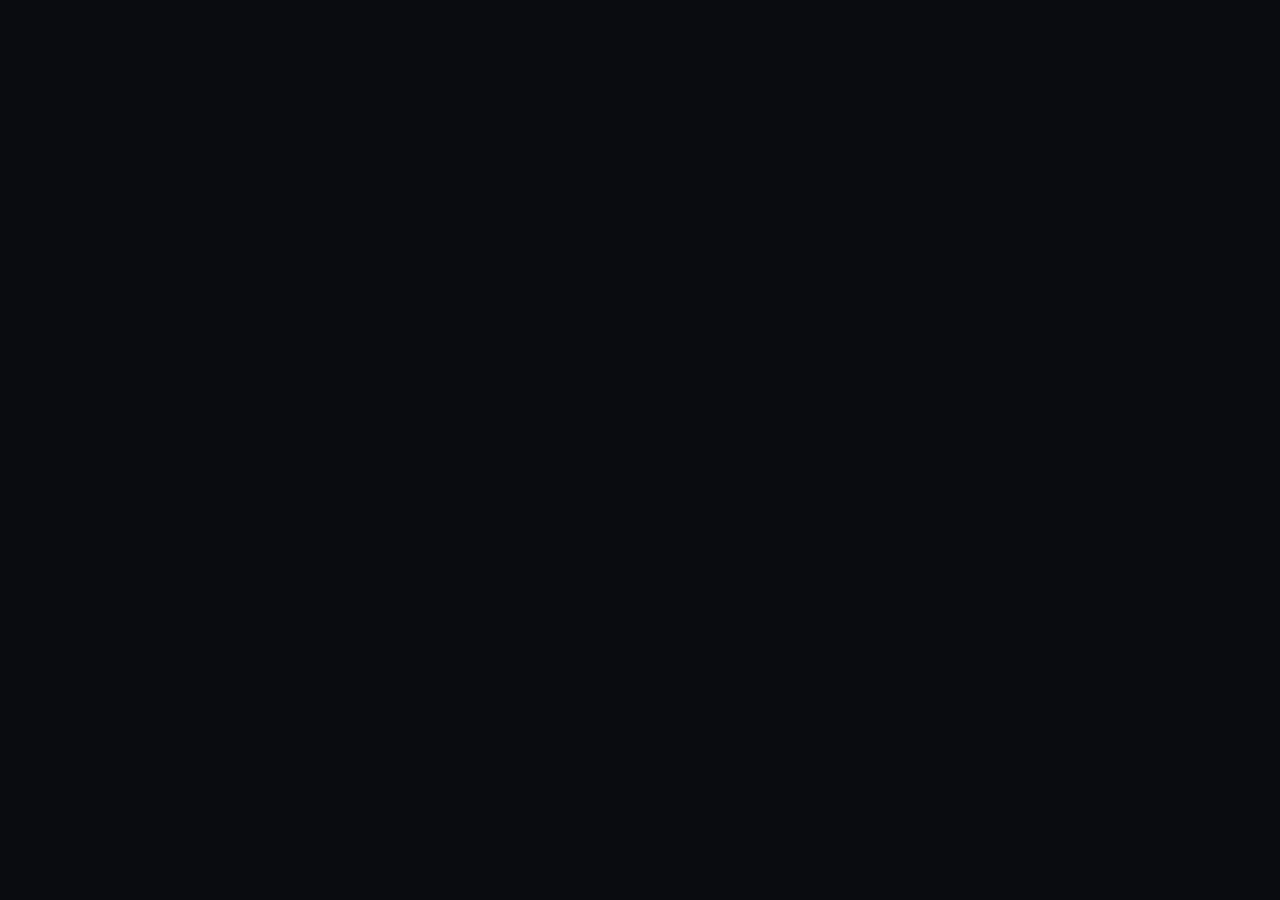
==== admin.html @ f6583905 "Restore complete brand website admin dashboard" ====
<!doctype html><html lang="zh-Hant"><head><meta charset="utf-8"><meta name="viewport" content="width=device-width,initial-scale=1"><title>Arown Ride 完整後台</title><link rel="stylesheet" href="assets/style.css"><style>.tabs{display:flex;gap:8px;flex-wrap:wrap;margin:22px 0}.tabs button{padding:10px 14px;border-radius:10px;border:1px solid #ffffff22;background:#202632;color:#fff;cursor:pointer}.tabs button.on{background:#f4b942;color:#111}.tab{display:none}.tab.on
---- assets/style.css ----
*{box-sizing:border-box}:root{--bg:#0a0c10;--card:#151922;--card2:#202632;--text:#f7f8fb;--muted:#aab1c0;--accent:#f4b942;--line:rgba(255,255,255,.11);--max:1180px}html{scroll-behavior:smooth}body{margin:0;background:var(--bg);color:var(--text);font-family:"Microsoft JhengHei",Arial,sans-serif;line-height:1.65}a{color:inherit;text-decoration:none}.container{width:min(var(--max),calc(100% - 32px));margin:auto}header{position:sticky;top:0;z-index:20;background:rgba(10,12,16,.88);backdrop-filter:blur(16px);border-bottom:1px solid var(--line)}.nav{min-height:72px;display:flex;align-items:center;justify-content:space-between}.logo{font-weight:900;letter-spacing:.12em}.logo span,.tag{color:var(--accent)}nav{display:flex;gap:18px;align-items:center}nav a{color:var(--muted)}.admin{border:1px solid var(--line);padding:8px 12px;border-radius:10px}#menu{display:none;background:none;color:white;border:0;font-size:1.4rem}.hero{padding:90px 0 60px;background:radial-gradient(circle at 15% 15%,rgba(214,90,49,.22),transparent 30%),radial-gradient(circle at 90% 10%,rgba(244,185,66,.16),transparent 28%)}.hero-grid{display:grid;grid-template-columns:1.05fr .95fr;gap:38px;align-items:center}h1{font-size:clamp(2.7rem,7vw,5.2rem);line-height:1.03;margin:0 0 18px}h2{font-size:clamp(1.8rem,4vw,2.8rem);margin:.1em 0 .35em}.hero p,.head p,.panel p,.card p{color:var(--muted)}.hero-card,.panel,.card{background:var(--card);border:1px solid var(--line);border-radius:22px;overflow:hidden;box-shadow:0 20px 55px rgba(0,0,0,.3)}.hero-card{padding:24px}.hero-card img{width:100%;border-radius:16px}.actions{display:flex;gap:12px;flex-wrap:wrap;align-items:center}.btn{display:inline-flex;min-height:44px;padding:0 17px;align-items:center;justify-content:center;border-radius:13px;border:1px solid transparent;font-weight:800;cursor:pointer}.primary{background:var(--accent);color:#171717}.ghost{background:var(--card2);border-color:var(--line);color:white}.danger{background:#a93648;color:white}.small{min-height:36px;font-size:.9rem}.stats{display:flex;gap:26px;margin-top:28px}.stats div{display:grid}.stats strong{font-size:1.5rem}.stats span{font-size:.82rem;color:var(--muted)}.section{padding:74px 0}.alt{background:rgba(255,255,255,.025)}.head{display:flex;justify-content:space-between;align-items:end;gap:24px;margin-bottom:26px}.grid{display:grid;gap:22px}.videos,.cards3{grid-template-columns:repeat(3,1fr)}.stores{grid-template-columns:repeat(4,1fr)}.card img{width:100%;aspect-ratio:4/3;object-fit:cover}.thumb{position:relative;aspect-ratio:16/9;cursor:pointer;overflow:hidden}.thumb img{width:100%;height:100%;object-fit:cover}.play{position:absolute;inset:0;display:grid;place-items:center;font-size:2rem;background:linear-gradient(transparent,rgba(0,0,0,.35))}.body{padding:18px}.meta,.chip{font-size:.8rem;color:var(--muted)}.chips{display:flex;gap:7px;flex-wrap:wrap}.chip{padding:4px 8px;border-radius:999px;border:1px solid var(--line);background:var(--card2)}.price{color:var(--accent);font-weight:900}.store{padding:22px}.store span{display:block;color:var(--muted);font-size:.9rem}.about{display:grid;grid-template-columns:1fr 1fr;gap:24px}.panel{padding:26px}.contacts{display:grid;gap:11px}.contacts a{padding:12px 14px;background:var(--card2);border:1px solid var(--line);border-radius:11px}.status,.hint{padding:8px 12px;border:1px solid var(--line);border-radius:999px;color:var(--muted)}.hint{margin-bottom:18px;border-radius:12px;color:#f4d78d}.hidden{display:none}footer{text-align:center;padding:30px;color:var(--muted);border-top:1px solid var(--line)}.modal{display:none;position:fixed;inset:0;z-index:100}.modal.open{display:block}.shade{position:absolute;inset:0;background:rgba(0,0,0,.8)}.dialog{position:relative;z-index:1;width:min(980px,calc(100% - 28px));margin:7vh auto;background:var(--card);padding:18px;border-radius:18px}.dialog>button{position:absolute;right:8px;top:8px;border:0;border-radius:50%;width:38px;height:38px;background:black;color:white;font-size:1.4rem}.player{aspect-ratio:16/9}.player iframe{width:100%;height:100%;border:0}.admin-main{padding:50px 0}.admin-title{font-size:clamp(2rem,5vw,3.5rem)}.tabs{display:flex;gap:9px;flex-wrap:wrap;margin:22px 0}.tabs button{padding:10px 14px;background:var(--card2);color:white;border:1px solid var(--line);border-radius:11px}.tabs button.active{background:var(--accent);color:#171717}.tab{display:none}.tab.active{display:block}.form{display:grid;grid-template-columns:1fr 1fr;gap:15px}.full{grid-column:1/-1}label{font-weight:700}input,select,textarea{width:100%;margin-top:6px;padding:11px 12px;background:var(--card2);border:1px solid var(--line);border-radius:10px;color:white;font:inherit}textarea{min-height:110px}.list{display:grid;gap:11px;margin-top:18px}.item{display:grid;grid-template-columns:1fr auto;gap:12px;align-items:center;padding:14px;background:var(--card);border:1px solid var(--line);border-radius:13px}.result{margin-top:14px;padding:12px;background:var(--card2);border-radius:11px;color:var(--muted)}@media(max-width:950px){.videos,.cards3{grid-template-columns:repeat(2,1fr)}.stores{grid-template-columns:repeat(2,1fr)}}@media(max-width:760px){.hero-grid,.about{grid-template-columns:1fr}#menu{display:block}#nav{display:none;position:absolute;top:66px;left:16px;right:16px;background:var(--card);padding:16px;flex-direction:column}#nav.open{display:flex}.videos,.cards3,.stores,.form{grid-template-columns:1fr}.full{grid-column:auto}.head{align-items:flex-start;flex-direction:column}.item{grid-template-columns:1fr}}
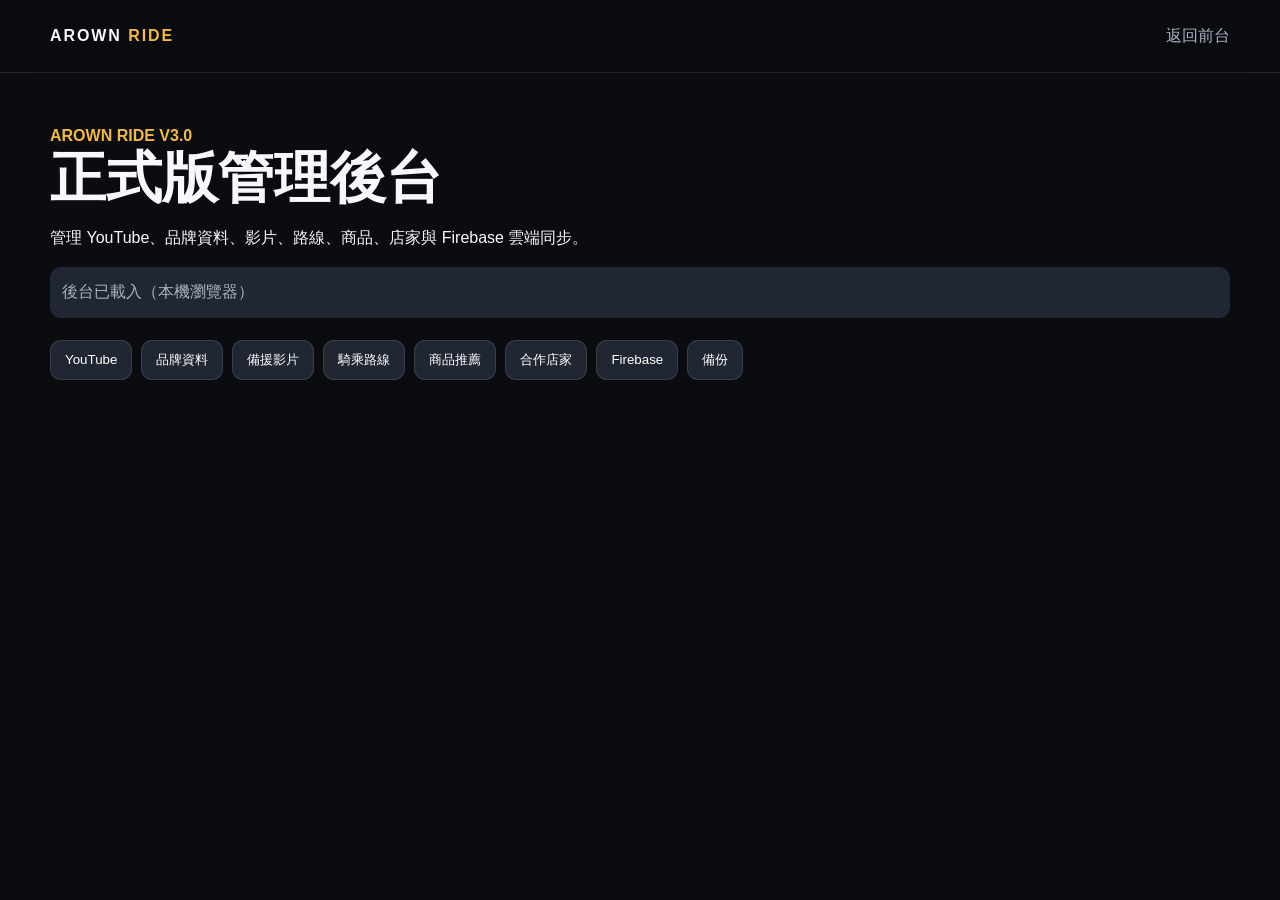
==== commit 24f394b0: "Upgrade admin to complete Arown Ride v3 console" ====
--- a/admin.html
+++ b/admin.html
@@ -1 +1,9 @@
-<!doctype html><html lang="zh-Hant"><head><meta charset="utf-8"><meta name="viewport" content="width=device-width,initial-scale=1"><title>Arown Ride 完整後台</title><link rel="stylesheet" href="assets/style.css"><style>.tabs{display:flex;gap:8px;flex-wrap:wrap;margin:22px 0}.tabs button{padding:10px 14px;border-radius:10px;border:1px solid #ffffff22;background:#202632;color:#fff;cursor:pointer}.tabs button.on{background:#f4b942;color:#111}.tab{display:none}.tab.on+<!doctype html><html lang="zh-Hant"><head><meta charset="utf-8"><meta name="viewport" content="width=device-width,initial-scale=1"><title>Arown Ride v3 後台</title><link rel="stylesheet" href="assets/style.css"></head><body><header><div class="container nav"><a class="logo" href="index.html">AROWN <span>RIDE</span></a><nav><a href="index.html">返回前台</a></nav></div></header><main class="container admin-main"><b class="tag">AROWN RIDE V3.0</b><h1 class="admin-title">正式版管理後台</h1><p>管理 YouTube、品牌資料、影片、路線、商品、店家與 Firebase 雲端同步。</p><div id="globalResult" class="result"></div><div class="tabs"><button class="on" data-tab="youtube">YouTube</button><button data-tab="basic">品牌資料</button><button data-tab="videos">備援影片</button><button data-tab="routes">騎乘路線</button><button data-tab="products">商品推薦</button><button data-tab="stores">合作店家</button><button data-tab="firebase">Firebase</button><button data-tab="backup">備份</button></div>
+<section id="tab-youtube" class="tab on"><div class="panel"><h2>YouTube 自動更新</h2><div class="form"><label class="full">API Key<input id="apiKey" type="password"></label><label>Channel ID<input id="channelId"></label><label>顯示數量<select id="maxResults"><option>6</option><option>9</option><option>12</option><option>15</option></select></label><label>快取時間<select id="cacheHours"><option value="1">1 小時</option><option value="3">3 小時</option><option value="6">6 小時</option><option value="12">12 小時</option><option value="24">24 小時</option></select></label><label>頻道網址<input id="channelUrl"></label></div><div class="actions"><button id="saveYoutube" class="btn primary">儲存</button><button id="testYoutube" class="btn ghost">測試連線</button></div></div></section>
+<section id="tab-basic" class="tab"><div class="panel"><h2>品牌與聯絡資料</h2><div class="form"><label>網站名稱<input id="siteName"></label><label>首頁標題<input id="heroTitleInput"></label><label class="full">首頁副標題<input id="heroSubtitleInput"></label><label class="full">首頁圖片網址<input id="heroImageInput"></label><label class="full">關於我的騎旅<textarea id="aboutInput"></textarea></label><label>Email<input id="emailInput"></label><label>LINE 連結<input id="lineInput"></label><label>YouTube 頻道<input id="youtubeInput"></label><label>TikTok 帳號<input id="tiktokInput"></label></div><button id="saveBasic" class="btn primary">儲存品牌資料</button></div></section>
+<section id="tab-videos" class="tab"><div class="panel"><h2>手動備援影片</h2><input id="videoIndex" type="hidden"><div class="form"><label>標題<input id="videoTitle"></label><label class="full">YouTube 網址<input id="videoUrl"></label><label class="full">說明<textarea id="videoDescription"></textarea></label></div><button id="saveVideo" class="btn primary">新增／更新影片</button></div><div id="videoList" class="list"></div></section>
+<section id="tab-routes" class="tab"><div class="panel"><h2>騎乘路線</h2><input id="routeIndex" type="hidden"><div class="form"><label>路線名稱<input id="routeName"></label><label>地區<input id="routeRegion"></label><label>難度<select id="routeDifficulty"><option>輕鬆</option><option>適中</option><option>挑戰</option></select></label><label>里程／時間<input id="routeDistance"></label><label class="full">圖片網址<input id="routeImage"></label><label class="full">說明<textarea id="routeDescription"></textarea></label><label class="full">地圖或文章連結<input id="routeUrl"></label></div><button id="saveRoute" class="btn primary">新增／更新路線</button></div><div id="routeList" class="list"></div></section>
+<section id="tab-products" class="tab"><div class="panel"><h2>商品推薦</h2><input id="productIndex" type="hidden"><div class="form"><label>商品名稱<input id="productName"></label><label>價格<input id="productPrice"></label><label>分類<input id="productCategory"></label><label>推薦標籤<input id="productBadge"></label><label class="full">圖片網址<input id="productImage"></label><label class="full">說明<textarea id="productDescription"></textarea></label><label class="full">購買連結<input id="productUrl"></label></div><button id="saveProduct" class="btn primary">新增／更新商品</button></div><div id="productList" class="list"></div></section>
+<section id="tab-stores" class="tab"><div class="panel"><h2>合作店家</h2><input id="storeIndex" type="hidden"><div class="form"><label>名稱<input id="storeName"></label><label>類型<input id="storeType"></label><label>地區<input id="storeRegion"></label><label>簡介<input id="storeDescription"></label><label class="full">網址<input id="storeUrl"></label></div><button id="saveStore" class="btn primary">新增／更新店家</button></div><div id="storeList" class="list"></div></section>
+<section id="tab-firebase" class="tab"><div class="panel"><h2>Firebase 雲端同步</h2><p>建立 Firebase 專案與 Firestore 後，把 Web App 的 firebaseConfig 貼到下方。未啟用時自動使用本機瀏覽器。</p><label><input id="firebaseEnabled" type="checkbox" style="width:auto"> 啟用 Firebase</label><label class="full">Firebase Config JSON<textarea id="firebaseConfig" placeholder='{"apiKey":"...","authDomain":"...","projectId":"..."}'></textarea></label><div class="actions"><button id="saveFirebase" class="btn primary">儲存 Firebase 設定</button><button id="testFirebaseBtn" class="btn ghost">測試 Firestore</button></div></div></section>
+<section id="tab-backup" class="tab"><div class="panel"><h2>備份與還原</h2><div class="actions"><button id="exportData" class="btn primary">下載 JSON 備份</button><label class="btn ghost">匯入 JSON<input id="importFile" type="file" accept=".json" hidden></label><button id="resetData" class="btn danger">恢復預設資料</button></div></div></section></main><script type="module" src="assets/admin.js"></script></body></html>
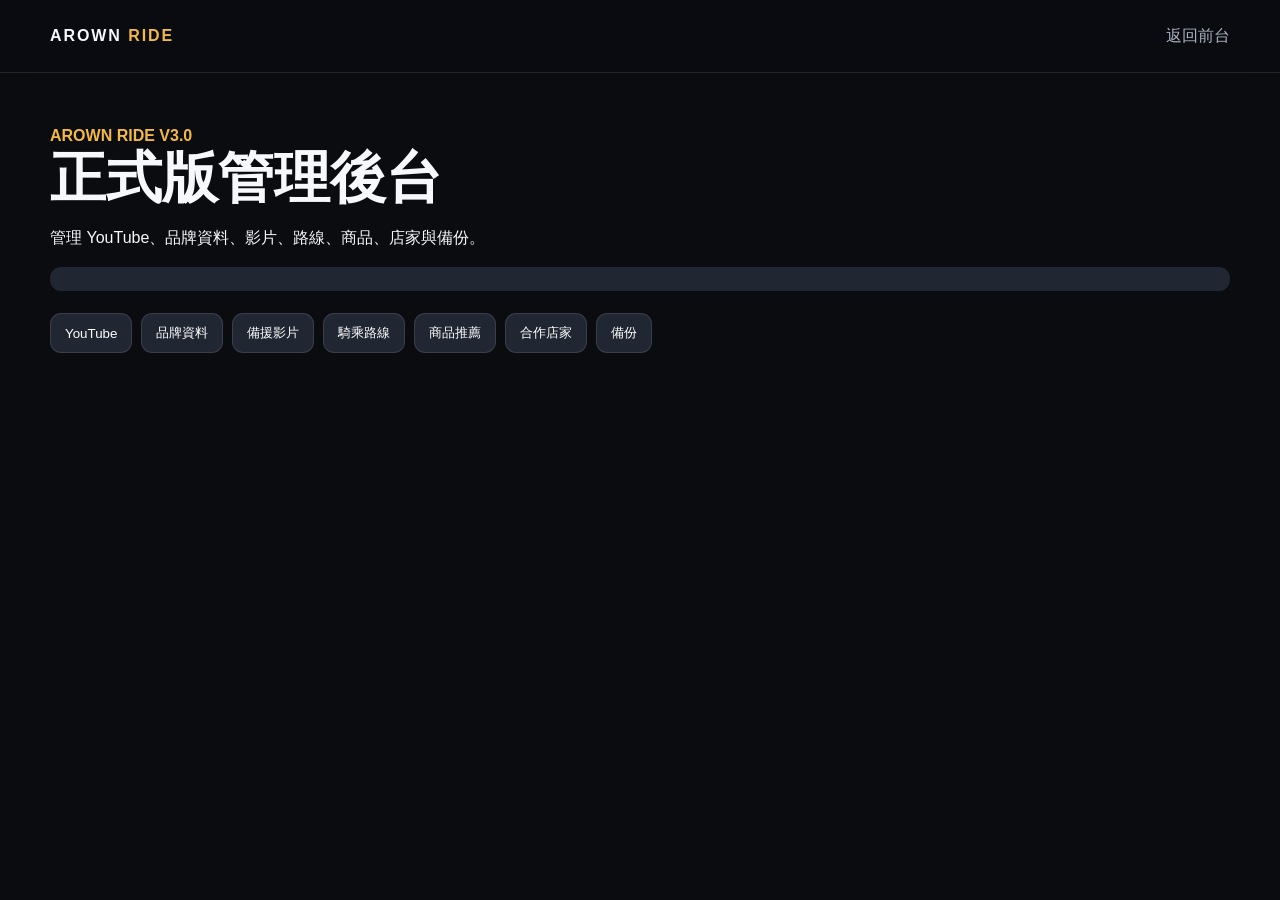
==== commit 50bd4874: "Fix admin loading and remove module dependency" ====
--- a/admin.html
+++ b/admin.html
@@ -1,9 +1 @@
-<!doctype html><html lang="zh-Hant"><head><meta charset="utf-8"><meta name="viewport" content="width=device-width,initial-scale=1"><title>Arown Ride v3 後台</title><link rel="stylesheet" href="assets/style.css"></head><body><header><div class="container nav"><a class="logo" href="index.html">AROWN <span>RIDE</span></a><nav><a href="index.html">返回前台</a></nav></div></header><main class="container admin-main"><b class="tag">AROWN RIDE V3.0</b><h1 class="admin-title">正式版管理後台</h1><p>管理 YouTube、品牌資料、影片、路線、商品、店家與 Firebase 雲端同步。</p><div id="globalResult" class="result"></div><div class="tabs"><button class="on" data-tab="youtube">YouTube</button><button data-tab="basic">品牌資料</button><button data-tab="videos">備援影片</button><button data-tab="routes">騎乘路線</button><button data-tab="products">商品推薦</button><button data-tab="stores">合作店家</button><button data-tab="firebase">Firebase</button><button data-tab="backup">備份</button></div>
-<section id="tab-youtube" class="tab on"><div class="panel"><h2>YouTube 自動更新</h2><div class="form"><label class="full">API Key<input id="apiKey" type="password"></label><label>Channel ID<input id="channelId"></label><label>顯示數量<select id="maxResults"><option>6</option><option>9</option><option>12</option><option>15</option></select></label><label>快取時間<select id="cacheHours"><option value="1">1 小時</option><option value="3">3 小時</option><option value="6">6 小時</option><option value="12">12 小時</option><option value="24">24 小時</option></select></label><label>頻道網址<input id="channelUrl"></label></div><div class="actions"><button id="saveYoutube" class="btn primary">儲存</button><button id="testYoutube" class="btn ghost">測試連線</button></div></div></section>
-<section id="tab-basic" class="tab"><div class="panel"><h2>品牌與聯絡資料</h2><div class="form"><label>網站名稱<input id="siteName"></label><label>首頁標題<input id="heroTitleInput"></label><label class="full">首頁副標題<input id="heroSubtitleInput"></label><label class="full">首頁圖片網址<input id="heroImageInput"></label><label class="full">關於我的騎旅<textarea id="aboutInput"></textarea></label><label>Email<input id="emailInput"></label><label>LINE 連結<input id="lineInput"></label><label>YouTube 頻道<input id="youtubeInput"></label><label>TikTok 帳號<input id="tiktokInput"></label></div><button id="saveBasic" class="btn primary">儲存品牌資料</button></div></section>
-<section id="tab-videos" class="tab"><div class="panel"><h2>手動備援影片</h2><input id="videoIndex" type="hidden"><div class="form"><label>標題<input id="videoTitle"></label><label class="full">YouTube 網址<input id="videoUrl"></label><label class="full">說明<textarea id="videoDescription"></textarea></label></div><button id="saveVideo" class="btn primary">新增／更新影片</button></div><div id="videoList" class="list"></div></section>
-<section id="tab-routes" class="tab"><div class="panel"><h2>騎乘路線</h2><input id="routeIndex" type="hidden"><div class="form"><label>路線名稱<input id="routeName"></label><label>地區<input id="routeRegion"></label><label>難度<select id="routeDifficulty"><option>輕鬆</option><option>適中</option><option>挑戰</option></select></label><label>里程／時間<input id="routeDistance"></label><label class="full">圖片網址<input id="routeImage"></label><label class="full">說明<textarea id="routeDescription"></textarea></label><label class="full">地圖或文章連結<input id="routeUrl"></label></div><button id="saveRoute" class="btn primary">新增／更新路線</button></div><div id="routeList" class="list"></div></section>
-<section id="tab-products" class="tab"><div class="panel"><h2>商品推薦</h2><input id="productIndex" type="hidden"><div class="form"><label>商品名稱<input id="productName"></label><label>價格<input id="productPrice"></label><label>分類<input id="productCategory"></label><label>推薦標籤<input id="productBadge"></label><label class="full">圖片網址<input id="productImage"></label><label class="full">說明<textarea id="productDescription"></textarea></label><label class="full">購買連結<input id="productUrl"></label></div><button id="saveProduct" class="btn primary">新增／更新商品</button></div><div id="productList" class="list"></div></section>
-<section id="tab-stores" class="tab"><div class="panel"><h2>合作店家</h2><input id="storeIndex" type="hidden"><div class="form"><label>名稱<input id="storeName"></label><label>類型<input id="storeType"></label><label>地區<input id="storeRegion"></label><label>簡介<input id="storeDescription"></label><label class="full">網址<input id="storeUrl"></label></div><button id="saveStore" class="btn primary">新增／更新店家</button></div><div id="storeList" class="list"></div></section>
-<section id="tab-firebase" class="tab"><div class="panel"><h2>Firebase 雲端同步</h2><p>建立 Firebase 專案與 Firestore 後，把 Web App 的 firebaseConfig 貼到下方。未啟用時自動使用本機瀏覽器。</p><label><input id="firebaseEnabled" type="checkbox" style="width:auto"> 啟用 Firebase</label><label class="full">Firebase Config JSON<textarea id="firebaseConfig" placeholder='{"apiKey":"...","authDomain":"...","projectId":"..."}'></textarea></label><div class="actions"><button id="saveFirebase" class="btn primary">儲存 Firebase 設定</button><button id="testFirebaseBtn" class="btn ghost">測試 Firestore</button></div></div></section>
-<section id="tab-backup" class="tab"><div class="panel"><h2>備份與還原</h2><div class="actions"><button id="exportData" class="btn primary">下載 JSON 備份</button><label class="btn ghost">匯入 JSON<input id="importFile" type="file" accept=".json" hidden></label><button id="resetData" class="btn danger">恢復預設資料</button></div></div></section></main><script type="module" src="assets/admin.js"></script></body></html>+<!doctype html><html lang="zh-Hant"><head><meta charset="utf-8"><meta name="viewport" content="width=device-width,initial-scale=1"><title>Arown Ride v3 後台</title><link rel="stylesheet" href="assets/style.css"></head><body><header><div class="container nav"><a class="logo" href="index.html">AROWN <span>RIDE</span></a><nav><a href="index.html">返回前台</a></nav></div></header><main class="container admin-main"><b class="tag">AROWN RIDE V3.0</b><h1 class="admin-title">正式版管理後台</h1><p>管理 YouTube、品牌資料、影片、路線、商品、店家與備份。</p><div id="globalResult" class="result"></div><div class="tabs"><button class="on" data-tab="youtube">YouTube</button><button data-tab="basic">品牌資料</button><button data-tab="videos">備援影片</button><button data-tab="routes">騎乘路線</button><button data-tab="products">商品推薦</button><button data-tab="stores">合作店家</button><button data-tab="backup">備份</button></div><section id="tab-youtube" class="tab on"><div class="panel"><h2>YouTube 自動更新</h2><div class="form"><label class="full">API Key<input id="apiKey" type="password"></label><label>Channel ID<input id="channelId"></label><label>顯示數量<select id="maxResults"><option>6</option><option>9</option><option>12</option><option>15</option></select></label><label>快取時間<select id="cacheHours"><option value="1">1 小時</option><option value="3">3 小時</option><option value="6">6 小時</option><option value="12">12 小時</option><option value="24">24 小時</option></select></label><label>頻道網址<input id="channelUrl"></label></div><div class="actions"><button id="saveYoutube" class="btn primary">儲存</button><button id="testYoutube" class="btn ghost">測試連線</button></div></div></section><section id="tab-basic" class="tab"><div class="panel"><h2>品牌與聯絡資料</h2><div class="form"><label>網站名稱<input id="siteName"></label><label>首頁標題<input id="heroTitleInput"></label><label class="full">首頁副標題<input id="heroSubtitleInput"></label><label class="full">首頁圖片網址<input id="heroImageInput"></label><label class="full">關於我的騎旅<textarea id="aboutInput"></textarea></label><label>Email<input id="emailInput"></label><label>LINE 連結<input id="lineInput"></label><label>YouTube 頻道<input id="youtubeInput"></label><label>TikTok 帳號<input id="tiktokInput"></label></div><button id="saveBasic" class="btn primary">儲存品牌資料</button></div></section><section id="tab-videos" class="tab"><div class="panel"><h2>手動備援影片</h2><input id="videoIndex" type="hidden"><div class="form"><label>標題<input id="videoTitle"></label><label class="full">YouTube 網址<input id="videoUrl"></label><label class="full">說明<textarea id="videoDescription"></textarea></label></div><button id="saveVideo" class="btn primary">新增／更新影片</button></div><div id="videoList" class="list"></div></section><section id="tab-routes" class="tab"><div class="panel"><h2>騎乘路線</h2><input id="routeIndex" type="hidden"><div class="form"><label>路線名稱<input id="routeName"></label><label>地區<input id="routeRegion"></label><label>難度<select id="routeDifficulty"><option>輕鬆</option><option>適中</option><option>挑戰</option></select></label><label>里程／時間<input id="routeDistance"></label><label class="full">圖片網址<input id="routeImage"></label><label class="full">說明<textarea id="routeDescription"></textarea></label><label class="full">地圖或文章連結<input id="routeUrl"></label></div><button id="saveRoute" class="btn primary">新增／更新路線</button></div><div id="routeList" class="list"></div></section><section id="tab-products" class="tab"><div class="panel"><h2>商品推薦</h2><input id="productIndex" type="hidden"><div class="form"><label>商品名稱<input id="productName"></label><label>價格<input id="productPrice"></label><label>分類<input id="productCategory"></label><label>推薦標籤<input id="productBadge"></label><label class="full">圖片網址<input id="productImage"></label><label class="full">說明<textarea id="productDescription"></textarea></label><label class="full">購買連結<input id="productUrl"></label></div><button id="saveProduct" class="btn primary">新增／更新商品</button></div><div id="productList" class="list"></div></section><section id="tab-stores" class="tab"><div class="panel"><h2>合作店家</h2><input id="storeIndex" type="hidden"><div class="form"><label>名稱<input id="storeName"></label><label>類型<input id="storeType"></label><label>地區<input id="storeRegion"></label><label>簡介<input id="storeDescription"></label><label class="full">網址<input id="storeUrl"></label></div><button id="saveStore" class="btn primary">新增／更新店家</button></div><div id="storeList" class="list"></div></section><section id="tab-backup" class="tab"><div class="panel"><h2>備份與還原</h2><div class="actions"><button id="exportData" class="btn primary">下載 JSON 備份</button><label class="btn ghost">匯入 JSON<input id="importFile" type="file" accept=".json" hidden></label><button id="resetData" class="btn danger">恢復預設資料</button></div></div></section></main><script src="assets/admin.js?v=3.0.1"></script></body></html>
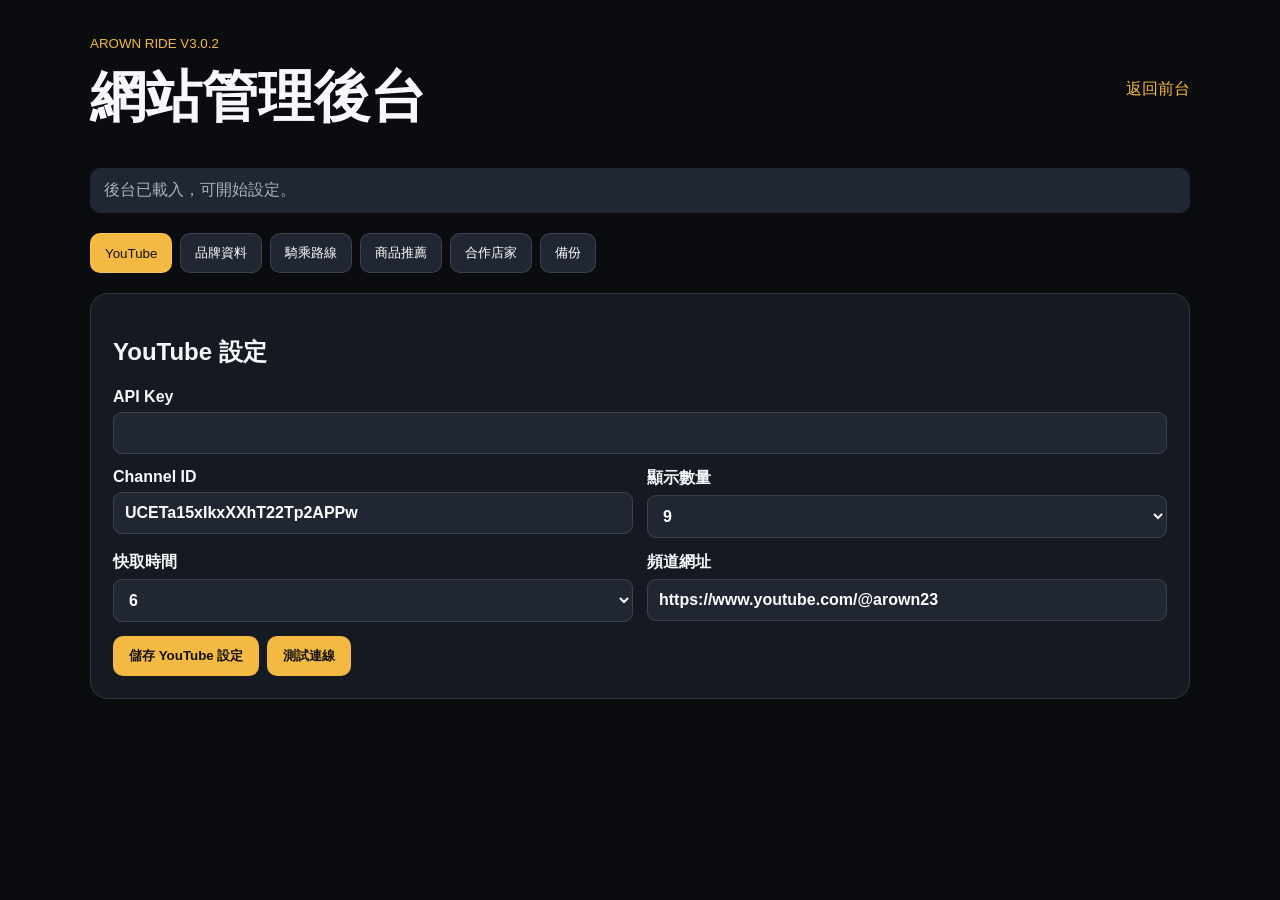
==== commit a5ac68dc: "Replace admin with standalone inline-script version" ====
--- a/admin.html
+++ b/admin.html
@@ -1 +1 @@
-<!doctype html><html lang="zh-Hant"><head><meta charset="utf-8"><meta name="viewport" content="width=device-width,initial-scale=1"><title>Arown Ride v3 後台</title><link rel="stylesheet" href="assets/style.css"></head><body><header><div class="container nav"><a class="logo" href="index.html">AROWN <span>RIDE</span></a><nav><a href="index.html">返回前台</a></nav></div></header><main class="container admin-main"><b class="tag">AROWN RIDE V3.0</b><h1 class="admin-title">正式版管理後台</h1><p>管理 YouTube、品牌資料、影片、路線、商品、店家與備份。</p><div id="globalResult" class="result"></div><div class="tabs"><button class="on" data-tab="youtube">YouTube</button><button data-tab="basic">品牌資料</button><button data-tab="videos">備援影片</button><button data-tab="routes">騎乘路線</button><button data-tab="products">商品推薦</button><button data-tab="stores">合作店家</button><button data-tab="backup">備份</button></div><section id="tab-youtube" class="tab on"><div class="panel"><h2>YouTube 自動更新</h2><div class="form"><label class="full">API Key<input id="apiKey" type="password"></label><label>Channel ID<input id="channelId"></label><label>顯示數量<select id="maxResults"><option>6</option><option>9</option><option>12</option><option>15</option></select></label><label>快取時間<select id="cacheHours"><option value="1">1 小時</option><option value="3">3 小時</option><option value="6">6 小時</option><option value="12">12 小時</option><option value="24">24 小時</option></select></label><label>頻道網址<input id="channelUrl"></label></div><div class="actions"><button id="saveYoutube" class="btn primary">儲存</button><button id="testYoutube" class="btn ghost">測試連線</button></div></div></section><section id="tab-basic" class="tab"><div class="panel"><h2>品牌與聯絡資料</h2><div class="form"><label>網站名稱<input id="siteName"></label><label>首頁標題<input id="heroTitleInput"></label><label class="full">首頁副標題<input id="heroSubtitleInput"></label><label class="full">首頁圖片網址<input id="heroImageInput"></label><label class="full">關於我的騎旅<textarea id="aboutInput"></textarea></label><label>Email<input id="emailInput"></label><label>LINE 連結<input id="lineInput"></label><label>YouTube 頻道<input id="youtubeInput"></label><label>TikTok 帳號<input id="tiktokInput"></label></div><button id="saveBasic" class="btn primary">儲存品牌資料</button></div></section><section id="tab-videos" class="tab"><div class="panel"><h2>手動備援影片</h2><input id="videoIndex" type="hidden"><div class="form"><label>標題<input id="videoTitle"></label><label class="full">YouTube 網址<input id="videoUrl"></label><label class="full">說明<textarea id="videoDescription"></textarea></label></div><button id="saveVideo" class="btn primary">新增／更新影片</button></div><div id="videoList" class="list"></div></section><section id="tab-routes" class="tab"><div class="panel"><h2>騎乘路線</h2><input id="routeIndex" type="hidden"><div class="form"><label>路線名稱<input id="routeName"></label><label>地區<input id="routeRegion"></label><label>難度<select id="routeDifficulty"><option>輕鬆</option><option>適中</option><option>挑戰</option></select></label><label>里程／時間<input id="routeDistance"></label><label class="full">圖片網址<input id="routeImage"></label><label class="full">說明<textarea id="routeDescription"></textarea></label><label class="full">地圖或文章連結<input id="routeUrl"></label></div><button id="saveRoute" class="btn primary">新增／更新路線</button></div><div id="routeList" class="list"></div></section><section id="tab-products" class="tab"><div class="panel"><h2>商品推薦</h2><input id="productIndex" type="hidden"><div class="form"><label>商品名稱<input id="productName"></label><label>價格<input id="productPrice"></label><label>分類<input id="productCategory"></label><label>推薦標籤<input id="productBadge"></label><label class="full">圖片網址<input id="productImage"></label><label class="full">說明<textarea id="productDescription"></textarea></label><label class="full">購買連結<input id="productUrl"></label></div><button id="saveProduct" class="btn primary">新增／更新商品</button></div><div id="productList" class="list"></div></section><section id="tab-stores" class="tab"><div class="panel"><h2>合作店家</h2><input id="storeIndex" type="hidden"><div class="form"><label>名稱<input id="storeName"></label><label>類型<input id="storeType"></label><label>地區<input id="storeRegion"></label><label>簡介<input id="storeDescription"></label><label class="full">網址<input id="storeUrl"></label></div><button id="saveStore" class="btn primary">新增／更新店家</button></div><div id="storeList" class="list"></div></section><section id="tab-backup" class="tab"><div class="panel"><h2>備份與還原</h2><div class="actions"><button id="exportData" class="btn primary">下載 JSON 備份</button><label class="btn ghost">匯入 JSON<input id="importFile" type="file" accept=".json" hidden></label><button id="resetData" class="btn danger">恢復預設資料</button></div></div></section></main><script src="assets/admin.js?v=3.0.1"></script></body></html>+<!doctype html><html lang="zh-Hant"><head><meta charset="utf-8"><meta name="viewport" content="width=device-width,initial-scale=1"><title>Arown Ride 後台 v3.0.2</title><style>*{box-sizing:border-box}body{margin:0;background:#0a0c10;color:#f7f8fb;font-family:Arial,"Microsoft JhengHei",sans-serif}.wrap{width:min(1100px,calc(100% - 28px));margin:auto;padding:34px 0}.top{display:flex;justify-content:space-between;align-items:center;margin-bottom:24px}.top a{color:#f4b942;text-decoration:none}h1{font-size:clamp(2rem,5vw,3.5rem);margin:8px 0}.status{padding:12px 14px;background:#202632;border-radius:10px;color:#aab1c0;margin:14px 0}.tabs{display:flex;gap:8px;flex-wrap:wrap;margin:20px 0}.tabs button{padding:10px 14px;border:1px solid #ffffff22;border-radius:10px;background:#202632;color:#fff;cursor:pointer}.tabs button.on{background:#f4b942;color:#111}.tab{display:none}.tab.on{display:block}.panel{background:#151922;border:1px solid #ffffff1c;border-radius:18px;padding:22px;margin-bottom:18px}.form{display:grid;grid-template-columns:1fr 1fr;gap:14px}.full{grid-column:1/-1}label{font-weight:700}input,textarea,select{width:100%;margin-top:6px;padding:11px;border-radius:9px;border:1px solid #ffffff22;background:#202632;color:#fff;font:inherit}textarea{min-height:100px}.btn{padding:11px 16px;border:0;border-radius:10px;background:#f4b942;color:#111;font-weight:800;cursor:pointer;margin-top:14px}.list{display:grid;gap:10px}.item{padding:14px;background:#151922;border:1px solid #ffffff1c;border-radius:12px;display:flex;justify-content:space-between;gap:10px}.item button{padding:7px 10px;border-radius:8px;border:1px solid #ffffff22;background:#202632;color:#fff;cursor:pointer}@media(max-width:700px){.form{grid-template-columns:1fr}.full{grid-column:auto}.item{flex-direction:column}}</style></head><body><main class="wrap"><div class="top"><div><small style="color:#f4b942">AROWN RIDE V3.0.2</small><h1>網站管理後台</h1></div><a href="index.html">返回前台</a></div><div id="status" class="status">後台載入中…</div><div class="tabs"><button class="on" data-tab="youtube">YouTube</button><button data-tab="basic">品牌資料</button><button data-tab="routes">騎乘路線</button><button data-tab="products">商品推薦</button><button data-tab="stores">合作店家</button><button data-tab="backup">備份</button></div><section id="tab-youtube" class="tab on"><div class="panel"><h2>YouTube 設定</h2><div class="form"><label class="full">API Key<input id="apiKey" type="password"></label><label>Channel ID<input id="channelId"></label><label>顯示數量<select id="maxResults"><option>6</option><option>9</option><option>12</option><option>15</option></select></label><label>快取時間<select id="cacheHours"><option>1</option><option>3</option><option>6</option><option>12</option><option>24</option></select></label><label>頻道網址<input id="channelUrl"></label></div><button class="btn" id="saveYoutube">儲存 YouTube 設定</button><button class="btn" id="testYoutube" style="margin-left:8px">測試連線</button></div></section><section id="tab-basic" class="tab"><div class="panel"><h2>品牌資料</h2><div class="form"><label>網站名稱<input id="siteName"></label><label>首頁標題<input id="heroTitle"></label><label class="full">首頁副標題<input id="heroSubtitle"></label><label class="full">首頁圖片網址<input id="heroImage"></label><label class="full">關於我<textarea id="about"></textarea></label><label>Email<input id="email"></label><label>LINE<input id="line"></label><label>YouTube<input id="youtube"></label><label>TikTok<input id="tiktok"></label></div><button class="btn" id="saveBasic">儲存品牌資料</button></div></section><section id="tab-routes" class="tab"><div class="panel"><h2>新增騎乘路線</h2><div class="form"><label>名稱<input id="routeName"></label><label>地區<input id="routeRegion"></label><label>難度<input id="routeDifficulty"></label><label>里程／時間<input id="routeDistance"></label><label class="full">圖片網址<input id="routeImage"></label><label class="full">說明<textarea id="routeDescription"></textarea></label><label class="full">連結<input id="routeUrl"></label></div><button class="btn" id="addRoute">新增路線</button></div><div id="routeList" class="list"></div></section><section id="tab-products" class="tab"><div class="panel"><h2>新增商品</h2><div class="form"><label>名稱<input id="productName"></label><label>價格<input id="productPrice"></label><label>分類<input id="productCategory"></label><label>標籤<input id="productBadge"></label><label class="full">圖片網址<input id="productImage"></label><label class="full">說明<textarea id="productDescription"></textarea></label><label class="full">購買連結<input id="productUrl"></label></div><button class="btn" id="addProduct">新增商品</button></div><div id="productList" class="list"></div></section><section id="tab-stores" class="tab"><div class="panel"><h2>新增店家</h2><div class="form"><label>名稱<input id="storeName"></label><label>類型<input id="storeType"></label><label>地區<input id="storeRegion"></label><label>簡介<input id="storeDescription"></label><label class="full">網址<input id="storeUrl"></label></div><button class="btn" id="addStore">新增店家</button></div><div id="storeList" class="list"></div></section><section id="tab-backup" class="tab"><div class="panel"><h2>備份與還原</h2><button class="btn" id="exportData">下載 JSON 備份</button><label class="btn" style="display:inline-block;margin-left:8px">匯入 JSON<input id="importFile" type="file" accept=".json" hidden></label><button class="btn" id="resetData" style="margin-left:8px;background:#a93648;color:#fff">恢復預設</button></div></section></main><script>(function(){const KEY='arownV3Data';const DEF={site:{name:'Arown Chen 重機騎旅',heroTitle:'騎著重機，記錄每一段旅程',heroSubtitle:'分享道路風景、騎乘路線、旅途故事與騎士用品。',heroImage:'assets/hero-ride.svg',about:'喜歡騎著重機在地面飛行的感覺。',contacts:{email:'yourmail@example.com',line:'https://line.me/',youtube:'https://www.youtube.com/@arown23',tiktok:'https://www.tiktok.com/'}},youtube:{apiKey:'',channelId:'UCETa15xIkxXXhT22Tp2APPw',channelUrl:'https://www.youtube.com/@arown23',maxResults:9,cacheHours:6},manualVideos:[],routes:[],products:[],stores:[]};const $=id=>document.getElementById(id);let data;try{data=JSON.parse(localStorage.getItem(KEY))||JSON.parse(JSON.stringify(DEF))}catch(e){data=JSON.parse(JSON.stringify(DEF))}function show(t){$('status').textContent=t}function save(t){localStorage.setItem(KEY,JSON.stringify(data));render();show(t)}document.querySelectorAll('[data-tab]').forEach(b=>b.onclick=()=>{document.querySelectorAll('[data-tab]').forEach(x=>x.classList.remove('on'));document.querySelectorAll('.tab').forEach(x=>x.classList.remove('on'));b.classList.add('on');$('tab-'+b.dataset.tab).classList.add('on')});function fill(){const s=data.site||DEF.site,c=s.contacts||{},y=data.youtube||DEF.youtube;$('siteName').value=s.name||'';$('heroTitle').value=s.heroTitle||'';$('heroSubtitle').value=s.heroSubtitle||'';$('heroImage').value=s.heroImage||'';$('about').value=s.about||'';$('email').value=c.email||'';$('line').value=c.line||'';$('youtube').value=c.youtube||'';$('tiktok').value=c.tiktok||'';$('apiKey').value=y.apiKey||'';$('channelId').value=y.channelId||'';$('maxResults').value=y.maxResults||9;$('cacheHours').value=y.cacheHours||6;$('channelUrl').value=y.channelUrl||''}function list(id,arr,label,type){$(id).innerHTML=(arr||[]).map((x,i)=>'<div class="item"><div><strong>'+label(x)+'</strong></div><button data-del="'+type+'" data-i="'+i+'">刪除</button></div>').join('')||'<div class="panel">尚無資料</div>'}function render(){fill();list('routeList',data.routes,x=>x.name+'｜'+x.region,'route');list('productList',data.products,x=>x.name+'｜'+x.price,'product');list('storeList',data.stores,x=>x.name+'｜'+x.region,'store');document.querySelectorAll('[data-del]').forEach(b=>b.onclick=()=>{const k=b.dataset.del==='route'?'routes':b.dataset.del==='product'?'products':'stores';data[k].splice(+b.dataset.i,1);save('已刪除')})}$('saveYoutube').onclick=()=>{data.youtube={apiKey:$('apiKey').value.trim(),channelId:$('channelId').value.trim(),maxResults:+$('maxResults').value,cacheHours:+$('cacheHours').value,channelUrl:$('channelUrl').value.trim()};save('YouTube 設定已儲存')};$('testYoutube').onclick=async()=>{show('YouTube 測試中…');try{const r=await fetch('https://www.googleapis.com/youtube/v3/channels?part=snippet&id='+encodeURIComponent($('channelId').value.trim())+'&key='+encodeURIComponent($('apiKey').value.trim()));const j=await r.json();if(!r.ok)throw new Error((j.error&&j.error.message)||r.status);show('連線成功：'+((j.items&&j.items[0]&&j.items[0].snippet&&j.items[0].snippet.title)||'頻道已找到'))}catch(e){show('失敗：'+e.message)}};$('saveBasic').onclick=()=>{data.site={name:$('siteName').value,heroTitle:$('heroTitle').value,heroSubtitle:$('heroSubtitle').value,heroImage:$('heroImage').value,about:$('about').value,contacts:{email:$('email').value,line:$('line').value,youtube:$('youtube').value,tiktok:$('tiktok').value}};save('品牌資料已儲存')};$('addRoute').onclick=()=>{data.routes.push({name:$('routeName').value,region:$('routeRegion').value,difficulty:$('routeDifficulty').value,distance:$('routeDistance').value,image:$('routeImage').value,description:$('routeDescription').value,url:$('routeUrl').value});save('路線已新增')};$('addProduct').onclick=()=>{data.products.push({name:$('productName').value,price:$('productPrice').value,category:$('productCategory').value,badge:$('productBadge').value,image:$('productImage').value,description:$('productDescription').value,url:$('productUrl').value});save('商品已新增')};$('addStore').onclick=()=>{data.stores.push({name:$('storeName').value,type:$('storeType').value,region:$('storeRegion').value,description:$('storeDescription').value,url:$('storeUrl').value});save('店家已新增')};$('exportData').onclick=()=>{const b=new Blob([JSON.stringify(data,null,2)],{type:'application/json'}),a=document.createElement('a');a.href=URL.createObjectURL(b);a.download='arown-v3-backup.json';a.click()};$('importFile').onchange=e=>{const f=e.target.files[0];if(!f)return;const r=new FileReader();r.onload=()=>{try{data=JSON.parse(r.result);save('備份已匯入')}catch(err){show('JSON 格式錯誤')}};r.readAsText(f)};$('resetData').onclick=()=>{if(confirm('確定恢復預設？')){data=JSON.parse(JSON.stringify(DEF));save('已恢復預設')}};render();show('後台已載入，可開始設定。');})();</script></body></html>
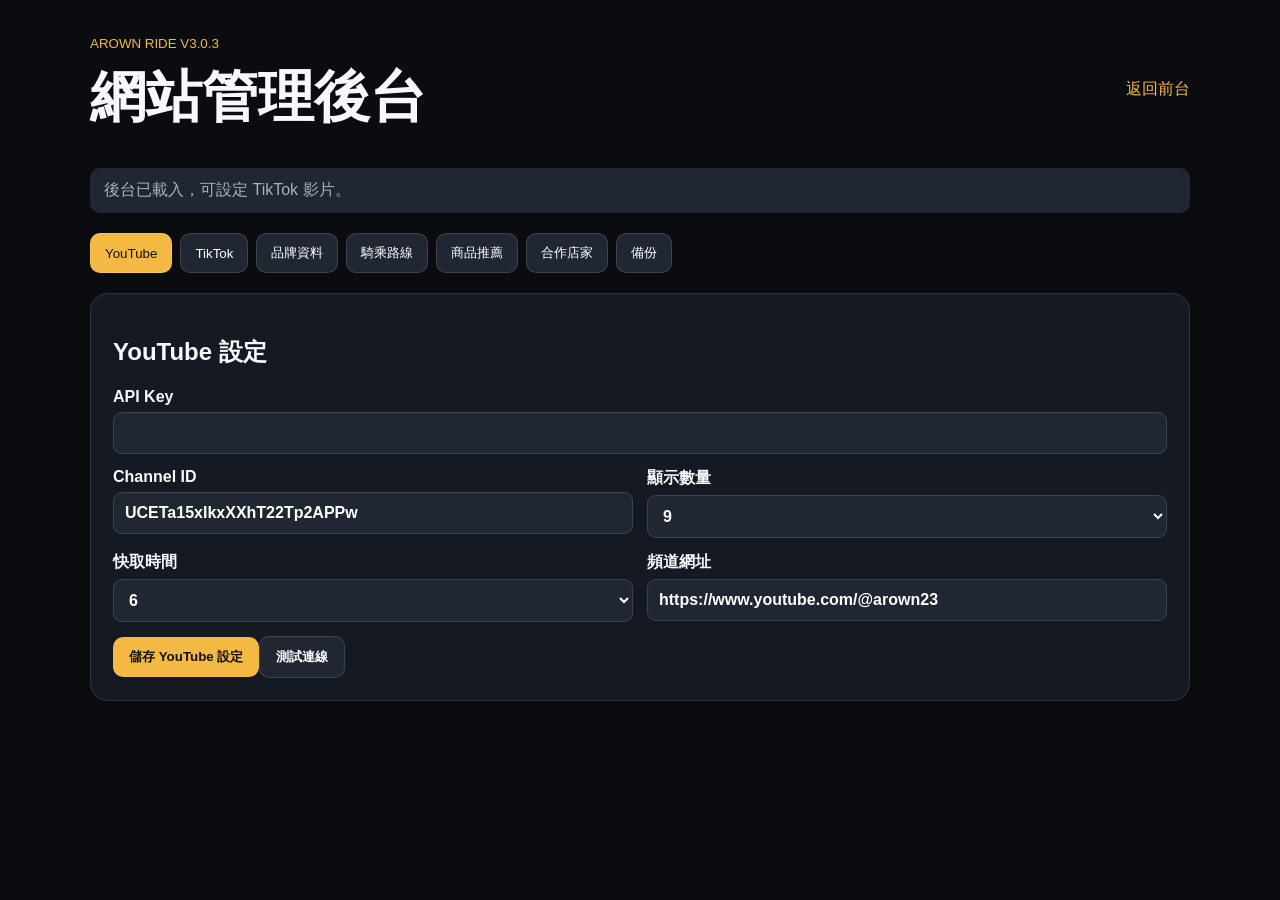
==== commit 5b6f4d7b: "Add TikTok management to Arown Ride v3.0.3" ====
--- a/admin.html
+++ b/admin.html
@@ -1 +1 @@
-<!doctype html><html lang="zh-Hant"><head><meta charset="utf-8"><meta name="viewport" content="width=device-width,initial-scale=1"><title>Arown Ride 後台 v3.0.2</title><style>*{box-sizing:border-box}body{margin:0;background:#0a0c10;color:#f7f8fb;font-family:Arial,"Microsoft JhengHei",sans-serif}.wrap{width:min(1100px,calc(100% - 28px));margin:auto;padding:34px 0}.top{display:flex;justify-content:space-between;align-items:center;margin-bottom:24px}.top a{color:#f4b942;text-decoration:none}h1{font-size:clamp(2rem,5vw,3.5rem);margin:8px 0}.status{padding:12px 14px;background:#202632;border-radius:10px;color:#aab1c0;margin:14px 0}.tabs{display:flex;gap:8px;flex-wrap:wrap;margin:20px 0}.tabs button{padding:10px 14px;border:1px solid #ffffff22;border-radius:10px;background:#202632;color:#fff;cursor:pointer}.tabs button.on{background:#f4b942;color:#111}.tab{display:none}.tab.on{display:block}.panel{background:#151922;border:1px solid #ffffff1c;border-radius:18px;padding:22px;margin-bottom:18px}.form{display:grid;grid-template-columns:1fr 1fr;gap:14px}.full{grid-column:1/-1}label{font-weight:700}input,textarea,select{width:100%;margin-top:6px;padding:11px;border-radius:9px;border:1px solid #ffffff22;background:#202632;color:#fff;font:inherit}textarea{min-height:100px}.btn{padding:11px 16px;border:0;border-radius:10px;background:#f4b942;color:#111;font-weight:800;cursor:pointer;margin-top:14px}.list{display:grid;gap:10px}.item{padding:14px;background:#151922;border:1px solid #ffffff1c;border-radius:12px;display:flex;justify-content:space-between;gap:10px}.item button{padding:7px 10px;border-radius:8px;border:1px solid #ffffff22;background:#202632;color:#fff;cursor:pointer}@media(max-width:700px){.form{grid-template-columns:1fr}.full{grid-column:auto}.item{flex-direction:column}}</style></head><body><main class="wrap"><div class="top"><div><small style="color:#f4b942">AROWN RIDE V3.0.2</small><h1>網站管理後台</h1></div><a href="index.html">返回前台</a></div><div id="status" class="status">後台載入中…</div><div class="tabs"><button class="on" data-tab="youtube">YouTube</button><button data-tab="basic">品牌資料</button><button data-tab="routes">騎乘路線</button><button data-tab="products">商品推薦</button><button data-tab="stores">合作店家</button><button data-tab="backup">備份</button></div><section id="tab-youtube" class="tab on"><div class="panel"><h2>YouTube 設定</h2><div class="form"><label class="full">API Key<input id="apiKey" type="password"></label><label>Channel ID<input id="channelId"></label><label>顯示數量<select id="maxResults"><option>6</option><option>9</option><option>12</option><option>15</option></select></label><label>快取時間<select id="cacheHours"><option>1</option><option>3</option><option>6</option><option>12</option><option>24</option></select></label><label>頻道網址<input id="channelUrl"></label></div><button class="btn" id="saveYoutube">儲存 YouTube 設定</button><button class="btn" id="testYoutube" style="margin-left:8px">測試連線</button></div></section><section id="tab-basic" class="tab"><div class="panel"><h2>品牌資料</h2><div class="form"><label>網站名稱<input id="siteName"></label><label>首頁標題<input id="heroTitle"></label><label class="full">首頁副標題<input id="heroSubtitle"></label><label class="full">首頁圖片網址<input id="heroImage"></label><label class="full">關於我<textarea id="about"></textarea></label><label>Email<input id="email"></label><label>LINE<input id="line"></label><label>YouTube<input id="youtube"></label><label>TikTok<input id="tiktok"></label></div><button class="btn" id="saveBasic">儲存品牌資料</button></div></section><section id="tab-routes" class="tab"><div class="panel"><h2>新增騎乘路線</h2><div class="form"><label>名稱<input id="routeName"></label><label>地區<input id="routeRegion"></label><label>難度<input id="routeDifficulty"></label><label>里程／時間<input id="routeDistance"></label><label class="full">圖片網址<input id="routeImage"></label><label class="full">說明<textarea id="routeDescription"></textarea></label><label class="full">連結<input id="routeUrl"></label></div><button class="btn" id="addRoute">新增路線</button></div><div id="routeList" class="list"></div></section><section id="tab-products" class="tab"><div class="panel"><h2>新增商品</h2><div class="form"><label>名稱<input id="productName"></label><label>價格<input id="productPrice"></label><label>分類<input id="productCategory"></label><label>標籤<input id="productBadge"></label><label class="full">圖片網址<input id="productImage"></label><label class="full">說明<textarea id="productDescription"></textarea></label><label class="full">購買連結<input id="productUrl"></label></div><button class="btn" id="addProduct">新增商品</button></div><div id="productList" class="list"></div></section><section id="tab-stores" class="tab"><div class="panel"><h2>新增店家</h2><div class="form"><label>名稱<input id="storeName"></label><label>類型<input id="storeType"></label><label>地區<input id="storeRegion"></label><label>簡介<input id="storeDescription"></label><label class="full">網址<input id="storeUrl"></label></div><button class="btn" id="addStore">新增店家</button></div><div id="storeList" class="list"></div></section><section id="tab-backup" class="tab"><div class="panel"><h2>備份與還原</h2><button class="btn" id="exportData">下載 JSON 備份</button><label class="btn" style="display:inline-block;margin-left:8px">匯入 JSON<input id="importFile" type="file" accept=".json" hidden></label><button class="btn" id="resetData" style="margin-left:8px;background:#a93648;color:#fff">恢復預設</button></div></section></main><script>(function(){const KEY='arownV3Data';const DEF={site:{name:'Arown Chen 重機騎旅',heroTitle:'騎著重機，記錄每一段旅程',heroSubtitle:'分享道路風景、騎乘路線、旅途故事與騎士用品。',heroImage:'assets/hero-ride.svg',about:'喜歡騎著重機在地面飛行的感覺。',contacts:{email:'yourmail@example.com',line:'https://line.me/',youtube:'https://www.youtube.com/@arown23',tiktok:'https://www.tiktok.com/'}},youtube:{apiKey:'',channelId:'UCETa15xIkxXXhT22Tp2APPw',channelUrl:'https://www.youtube.com/@arown23',maxResults:9,cacheHours:6},manualVideos:[],routes:[],products:[],stores:[]};const $=id=>document.getElementById(id);let data;try{data=JSON.parse(localStorage.getItem(KEY))||JSON.parse(JSON.stringify(DEF))}catch(e){data=JSON.parse(JSON.stringify(DEF))}function show(t){$('status').textContent=t}function save(t){localStorage.setItem(KEY,JSON.stringify(data));render();show(t)}document.querySelectorAll('[data-tab]').forEach(b=>b.onclick=()=>{document.querySelectorAll('[data-tab]').forEach(x=>x.classList.remove('on'));document.querySelectorAll('.tab').forEach(x=>x.classList.remove('on'));b.classList.add('on');$('tab-'+b.dataset.tab).classList.add('on')});function fill(){const s=data.site||DEF.site,c=s.contacts||{},y=data.youtube||DEF.youtube;$('siteName').value=s.name||'';$('heroTitle').value=s.heroTitle||'';$('heroSubtitle').value=s.heroSubtitle||'';$('heroImage').value=s.heroImage||'';$('about').value=s.about||'';$('email').value=c.email||'';$('line').value=c.line||'';$('youtube').value=c.youtube||'';$('tiktok').value=c.tiktok||'';$('apiKey').value=y.apiKey||'';$('channelId').value=y.channelId||'';$('maxResults').value=y.maxResults||9;$('cacheHours').value=y.cacheHours||6;$('channelUrl').value=y.channelUrl||''}function list(id,arr,label,type){$(id).innerHTML=(arr||[]).map((x,i)=>'<div class="item"><div><strong>'+label(x)+'</strong></div><button data-del="'+type+'" data-i="'+i+'">刪除</button></div>').join('')||'<div class="panel">尚無資料</div>'}function render(){fill();list('routeList',data.routes,x=>x.name+'｜'+x.region,'route');list('productList',data.products,x=>x.name+'｜'+x.price,'product');list('storeList',data.stores,x=>x.name+'｜'+x.region,'store');document.querySelectorAll('[data-del]').forEach(b=>b.onclick=()=>{const k=b.dataset.del==='route'?'routes':b.dataset.del==='product'?'products':'stores';data[k].splice(+b.dataset.i,1);save('已刪除')})}$('saveYoutube').onclick=()=>{data.youtube={apiKey:$('apiKey').value.trim(),channelId:$('channelId').value.trim(),maxResults:+$('maxResults').value,cacheHours:+$('cacheHours').value,channelUrl:$('channelUrl').value.trim()};save('YouTube 設定已儲存')};$('testYoutube').onclick=async()=>{show('YouTube 測試中…');try{const r=await fetch('https://www.googleapis.com/youtube/v3/channels?part=snippet&id='+encodeURIComponent($('channelId').value.trim())+'&key='+encodeURIComponent($('apiKey').value.trim()));const j=await r.json();if(!r.ok)throw new Error((j.error&&j.error.message)||r.status);show('連線成功：'+((j.items&&j.items[0]&&j.items[0].snippet&&j.items[0].snippet.title)||'頻道已找到'))}catch(e){show('失敗：'+e.message)}};$('saveBasic').onclick=()=>{data.site={name:$('siteName').value,heroTitle:$('heroTitle').value,heroSubtitle:$('heroSubtitle').value,heroImage:$('heroImage').value,about:$('about').value,contacts:{email:$('email').value,line:$('line').value,youtube:$('youtube').value,tiktok:$('tiktok').value}};save('品牌資料已儲存')};$('addRoute').onclick=()=>{data.routes.push({name:$('routeName').value,region:$('routeRegion').value,difficulty:$('routeDifficulty').value,distance:$('routeDistance').value,image:$('routeImage').value,description:$('routeDescription').value,url:$('routeUrl').value});save('路線已新增')};$('addProduct').onclick=()=>{data.products.push({name:$('productName').value,price:$('productPrice').value,category:$('productCategory').value,badge:$('productBadge').value,image:$('productImage').value,description:$('productDescription').value,url:$('productUrl').value});save('商品已新增')};$('addStore').onclick=()=>{data.stores.push({name:$('storeName').value,type:$('storeType').value,region:$('storeRegion').value,description:$('storeDescription').value,url:$('storeUrl').value});save('店家已新增')};$('exportData').onclick=()=>{const b=new Blob([JSON.stringify(data,null,2)],{type:'application/json'}),a=document.createElement('a');a.href=URL.createObjectURL(b);a.download='arown-v3-backup.json';a.click()};$('importFile').onchange=e=>{const f=e.target.files[0];if(!f)return;const r=new FileReader();r.onload=()=>{try{data=JSON.parse(r.result);save('備份已匯入')}catch(err){show('JSON 格式錯誤')}};r.readAsText(f)};$('resetData').onclick=()=>{if(confirm('確定恢復預設？')){data=JSON.parse(JSON.stringify(DEF));save('已恢復預設')}};render();show('後台已載入，可開始設定。');})();</script></body></html>+<!doctype html><html lang="zh-Hant"><head><meta charset="utf-8"><meta name="viewport" content="width=device-width,initial-scale=1"><title>Arown Ride 後台 v3.0.3</title><style>*{box-sizing:border-box}body{margin:0;background:#0a0c10;color:#f7f8fb;font-family:Arial,"Microsoft JhengHei",sans-serif}.wrap{width:min(1100px,calc(100% - 28px));margin:auto;padding:34px 0}.top{display:flex;justify-content:space-between;align-items:center;margin-bottom:24px}.top a{color:#f4b942;text-decoration:none}h1{font-size:clamp(2rem,5vw,3.5rem);margin:8px 0}.status{padding:12px 14px;background:#202632;border-radius:10px;color:#aab1c0;margin:14px 0}.tabs{display:flex;gap:8px;flex-wrap:wrap;margin:20px 0}.tabs button{padding:10px 14px;border:1px solid #ffffff22;border-radius:10px;background:#202632;color:#fff;cursor:pointer}.tabs button.on{background:#f4b942;color:#111}.tab{display:none}.tab.on{display:block}.panel{background:#151922;border:1px solid #ffffff1c;border-radius:18px;padding:22px;margin-bottom:18px}.form{display:grid;grid-template-columns:1fr 1fr;gap:14px}.full{grid-column:1/-1}label{font-weight:700}input,textarea,select{width:100%;margin-top:6px;padding:11px;border-radius:9px;border:1px solid #ffffff22;background:#202632;color:#fff;font:inherit}textarea{min-height:100px}.btn{padding:11px 16px;border:0;border-radius:10px;background:#f4b942;color:#111;font-weight:800;cursor:pointer;margin-top:14px}.btn.secondary{background:#202632;color:#fff;border:1px solid #ffffff22}.list{display:grid;gap:10px}.item{padding:14px;background:#151922;border:1px solid #ffffff1c;border-radius:12px;display:flex;justify-content:space-between;gap:10px}.item .actions{display:flex;gap:8px;flex-wrap:wrap}.item button{padding:7px 10px;border-radius:8px;border:1px solid #ffffff22;background:#202632;color:#fff;cursor:pointer}.hint{color:#aab1c0;font-size:.92rem}@media(max-width:700px){.form{grid-template-columns:1fr}.full{grid-column:auto}.item{flex-direction:column}}</style></head><body><main class="wrap"><div class="top"><div><small style="color:#f4b942">AROWN RIDE V3.0.3</small><h1>網站管理後台</h1></div><a href="index.html">返回前台</a></div><div id="status" class="status">後台載入中…</div><div class="tabs"><button class="on" data-tab="youtube">YouTube</button><button data-tab="tiktok">TikTok</button><button data-tab="basic">品牌資料</button><button data-tab="routes">騎乘路線</button><button data-tab="products">商品推薦</button><button data-tab="stores">合作店家</button><button data-tab="backup">備份</button></div><section id="tab-youtube" class="tab on"><div class="panel"><h2>YouTube 設定</h2><div class="form"><label class="full">API Key<input id="apiKey" type="password"></label><label>Channel ID<input id="channelId"></label><label>顯示數量<select id="maxResults"><option>6</option><option>9</option><option>12</option><option>15</option></select></label><label>快取時間<select id="cacheHours"><option>1</option><option>3</option><option>6</option><option>12</option><option>24</option></select></label><label>頻道網址<input id="channelUrl"></label></div><button class="btn" id="saveYoutube">儲存 YouTube 設定</button><button class="btn secondary" id="testYoutube">測試連線</button></div></section><section id="tab-tiktok" class="tab"><div class="panel"><h2>TikTok 影片管理</h2><p class="hint">貼上完整公開網址，例如：https://www.tiktok.com/@帳號/video/1234567890123456789</p><input id="tiktokIndex" type="hidden"><div class="form"><label>影片標題<input id="tiktokTitle"></label><label class="full">公開影片網址<input id="tiktokUrl"></label><label>解析後影片 ID<input id="tiktokId" readonly></label><label class="full">影片說明<textarea id="tiktokDescription"></textarea></label></div><button class="btn" id="saveTikTok">新增／更新 TikTok</button><button class="btn secondary" id="clearTikTok">清除表單</button></div><div id="tiktokList" class="list"></div></section><section id="tab-basic" class="tab"><div class="panel"><h2>品牌資料</h2><div class="form"><label>網站名稱<input id="siteName"></label><label>首頁標題<input id="heroTitle"></label><label class="full">首頁副標題<input id="heroSubtitle"></label><label class="full">首頁圖片網址<input id="heroImage"></label><label class="full">關於我<textarea id="about"></textarea></label><label>Email<input id="email"></label><label>LINE<input id="line"></label><label>YouTube<input id="youtube"></label><label>TikTok<input id="tiktok"></label></div><button class="btn" id="saveBasic">儲存品牌資料</button></div></section><section id="tab-routes" class="tab"><div class="panel"><h2>新增騎乘路線</h2><div class="form"><label>名稱<input id="routeName"></label><label>地區<input id="routeRegion"></label><label>難度<input id="routeDifficulty"></label><label>里程／時間<input id="routeDistance"></label><label class="full">圖片網址<input id="routeImage"></label><label class="full">說明<textarea id="routeDescription"></textarea></label><label class="full">連結<input id="routeUrl"></label></div><button class="btn" id="addRoute">新增路線</button></div><div id="routeList" class="list"></div></section><section id="tab-products" class="tab"><div class="panel"><h2>新增商品</h2><div class="form"><label>名稱<input id="productName"></label><label>價格<input id="productPrice"></label><label>分類<input id="productCategory"></label><label>標籤<input id="productBadge"></label><label class="full">圖片網址<input id="productImage"></label><label class="full">說明<textarea id="productDescription"></textarea></label><label class="full">購買連結<input id="productUrl"></label></div><button class="btn" id="addProduct">新增商品</button></div><div id="productList" class="list"></div></section><section id="tab-stores" class="tab"><div class="panel"><h2>新增店家</h2><div class="form"><label>名稱<input id="storeName"></label><label>類型<input id="storeType"></label><label>地區<input id="storeRegion"></label><label>簡介<input id="storeDescription"></label><label class="full">網址<input id="storeUrl"></label></div><button class="btn" id="addStore">新增店家</button></div><div id="storeList" class="list"></div></section><section id="tab-backup" class="tab"><div class="panel"><h2>備份與還原</h2><p class="hint">TikTok 影片會與其他網站資料一起匯出及匯入。</p><button class="btn" id="exportData">下載 JSON 備份</button><label class="btn secondary" style="display:inline-block">匯入 JSON<input id="importFile" type="file" accept=".json" hidden></label><button class="btn" id="resetData" style="background:#a93648;color:#fff">恢復預設</button></div></section></main><script>(function(){const KEY='arownV3Data';const DEF={site:{name:'Arown Chen 重機騎旅',heroTitle:'騎著重機，記錄每一段旅程',heroSubtitle:'分享道路風景、騎乘路線、旅途故事與騎士用品。',heroImage:'assets/hero-ride.svg',about:'喜歡騎著重機在地面飛行的感覺。',contacts:{email:'yourmail@example.com',line:'https://line.me/',youtube:'https://www.youtube.com/@arown23',tiktok:'https://www.tiktok.com/'}},youtube:{apiKey:'',channelId:'UCETa15xIkxXXhT22Tp2APPw',channelUrl:'https://www.youtube.com/@arown23',maxResults:9,cacheHours:6},manualVideos:[],tiktokVideos:[],routes:[],products:[],stores:[]};const $=id=>document.getElementById(id);let data;try{data=JSON.parse(localStorage.getItem(KEY))||JSON.parse(JSON.stringify(DEF))}catch(e){data=JSON.parse(JSON.stringify(DEF))}if(!Array.isArray(data.tiktokVideos))data.tiktokVideos=[];function show(t){$('status').textContent=t}function save(t){localStorage.setItem(KEY,JSON.stringify(data));render();show(t)}function ttId(url){const m=String(url||'').match(/\/video\/(\d+)/);return m?m[1]:''}document.querySelectorAll('[data-tab]').forEach(b=>b.onclick=()=>{document.querySelectorAll('[data-tab]').forEach(x=>x.classList.remove('on'));document.querySelectorAll('.tab').forEach(x=>x.classList.remove('on'));b.classList.add('on');$('tab-'+b.dataset.tab).classList.add('on')});function fill(){const s=data.site||DEF.site,c=s.contacts||{},y=data.youtube||DEF.youtube;$('siteName').value=s.name||'';$('heroTitle').value=s.heroTitle||'';$('heroSubtitle').value=s.heroSubtitle||'';$('heroImage').value=s.heroImage||'';$('about').value=s.about||'';$('email').value=c.email||'';$('line').value=c.line||'';$('youtube').value=c.youtube||'';$('tiktok').value=c.tiktok||'';$('apiKey').value=y.apiKey||'';$('channelId').value=y.channelId||'';$('maxResults').value=y.maxResults||9;$('cacheHours').value=y.cacheHours||6;$('channelUrl').value=y.channelUrl||''}function list(id,arr,label,type){$(id).innerHTML=(arr||[]).map((x,i)=>'<div class="item"><div><strong>'+label(x)+'</strong></div><div class="actions">'+(type==='tiktok'?'<button data-edit="tiktok" data-i="'+i+'">修改</button>':'')+'<button data-del="'+type+'" data-i="'+i+'">刪除</button></div></div>').join('')||'<div class="panel">尚無資料</div>'}function render(){fill();list('tiktokList',data.tiktokVideos,x=>(x.title||'TikTok 影片')+'｜ID '+(x.id||ttId(x.url)||'無法解析'),'tiktok');list('routeList',data.routes,x=>x.name+'｜'+x.region,'route');list('productList',data.products,x=>x.name+'｜'+x.price,'product');list('storeList',data.stores,x=>x.name+'｜'+x.region,'store');document.querySelectorAll('[data-edit="tiktok"]').forEach(b=>b.onclick=()=>{const x=data.tiktokVideos[+b.dataset.i];$('tiktokIndex').value=b.dataset.i;$('tiktokTitle').value=x.title||'';$('tiktokUrl').value=x.url||'';$('tiktokId').value=x.id||ttId(x.url);$('tiktokDescription').value=x.description||'';show('已載入 TikTok 資料，可修改後更新')});document.querySelectorAll('[data-del]').forEach(b=>b.onclick=()=>{const map={tiktok:'tiktokVideos',route:'routes',product:'products',store:'stores'},k=map[b.dataset.del];if(confirm('確定刪除？')){data[k].splice(+b.dataset.i,1);save('已刪除')}})}$('tiktokUrl').oninput=()=>{$('tiktokId').value=ttId($('tiktokUrl').value)};$('clearTikTok').onclick=()=>{['tiktokIndex','tiktokTitle','tiktokUrl','tiktokId','tiktokDescription'].forEach(id=>$(id).value='')};$('saveTikTok').onclick=()=>{const url=$('tiktokUrl').value.trim(),id=ttId(url);if(!id){show('無法解析 TikTok 影片 ID，請貼上完整公開影片網址');return}const x={title:$('tiktokTitle').value.trim()||'TikTok 影片',url,id,description:$('tiktokDescription').value.trim()},i=$('tiktokIndex').value;i===''?data.tiktokVideos.push(x):data.tiktokVideos[+i]=x;$('clearTikTok').click();save(i===''?'TikTok 影片已新增':'TikTok 影片已更新')};$('saveYoutube').onclick=()=>{data.youtube={apiKey:$('apiKey').value.trim(),channelId:$('channelId').value.trim(),maxResults:+$('maxResults').value,cacheHours:+$('cacheHours').value,channelUrl:$('channelUrl').value.trim()};save('YouTube 設定已儲存')};$('testYoutube').onclick=async()=>{show('YouTube 測試中…');try{const r=await fetch('https://www.googleapis.com/youtube/v3/channels?part=snippet&id='+encodeURIComponent($('channelId').value.trim())+'&key='+encodeURIComponent($('apiKey').value.trim()));const j=await r.json();if(!r.ok)throw new Error((j.error&&j.error.message)||r.status);show('連線成功：'+((j.items&&j.items[0]&&j.items[0].snippet&&j.items[0].snippet.title)||'頻道已找到'))}catch(e){show('失敗：'+e.message)}};$('saveBasic').onclick=()=>{data.site={name:$('siteName').value,heroTitle:$('heroTitle').value,heroSubtitle:$('heroSubtitle').value,heroImage:$('heroImage').value,about:$('about').value,contacts:{email:$('email').value,line:$('line').value,youtube:$('youtube').value,tiktok:$('tiktok').value}};save('品牌資料已儲存')};$('addRoute').onclick=()=>{data.routes.push({name:$('routeName').value,region:$('routeRegion').value,difficulty:$('routeDifficulty').value,distance:$('routeDistance').value,image:$('routeImage').value,description:$('routeDescription').value,url:$('routeUrl').value});save('路線已新增')};$('addProduct').onclick=()=>{data.products.push({name:$('productName').value,price:$('productPrice').value,category:$('productCategory').value,badge:$('productBadge').value,image:$('productImage').value,description:$('productDescription').value,url:$('productUrl').value});save('商品已新增')};$('addStore').onclick=()=>{data.stores.push({name:$('storeName').value,type:$('storeType').value,region:$('storeRegion').value,description:$('storeDescription').value,url:$('storeUrl').value});save('店家已新增')};$('exportData').onclick=()=>{const b=new Blob([JSON.stringify(data,null,2)],{type:'application/json'}),a=document.createElement('a');a.href=URL.createObjectURL(b);a.download='arown-v3.0.3-backup.json';a.click();URL.revokeObjectURL(a.href)};$('importFile').onchange=e=>{const f=e.target.files[0];if(!f)return;const r=new FileReader();r.onload=()=>{try{data=JSON.parse(r.result);if(!Array.isArray(data.tiktokVideos))data.tiktokVideos=[];save('備份已匯入')}catch(err){show('JSON 格式錯誤')}};r.readAsText(f)};$('resetData').onclick=()=>{if(confirm('確定恢復預設？')){data=JSON.parse(JSON.stringify(DEF));save('已恢復預設')}};render();show('後台已載入，可設定 TikTok 影片。');})();</script></body></html>
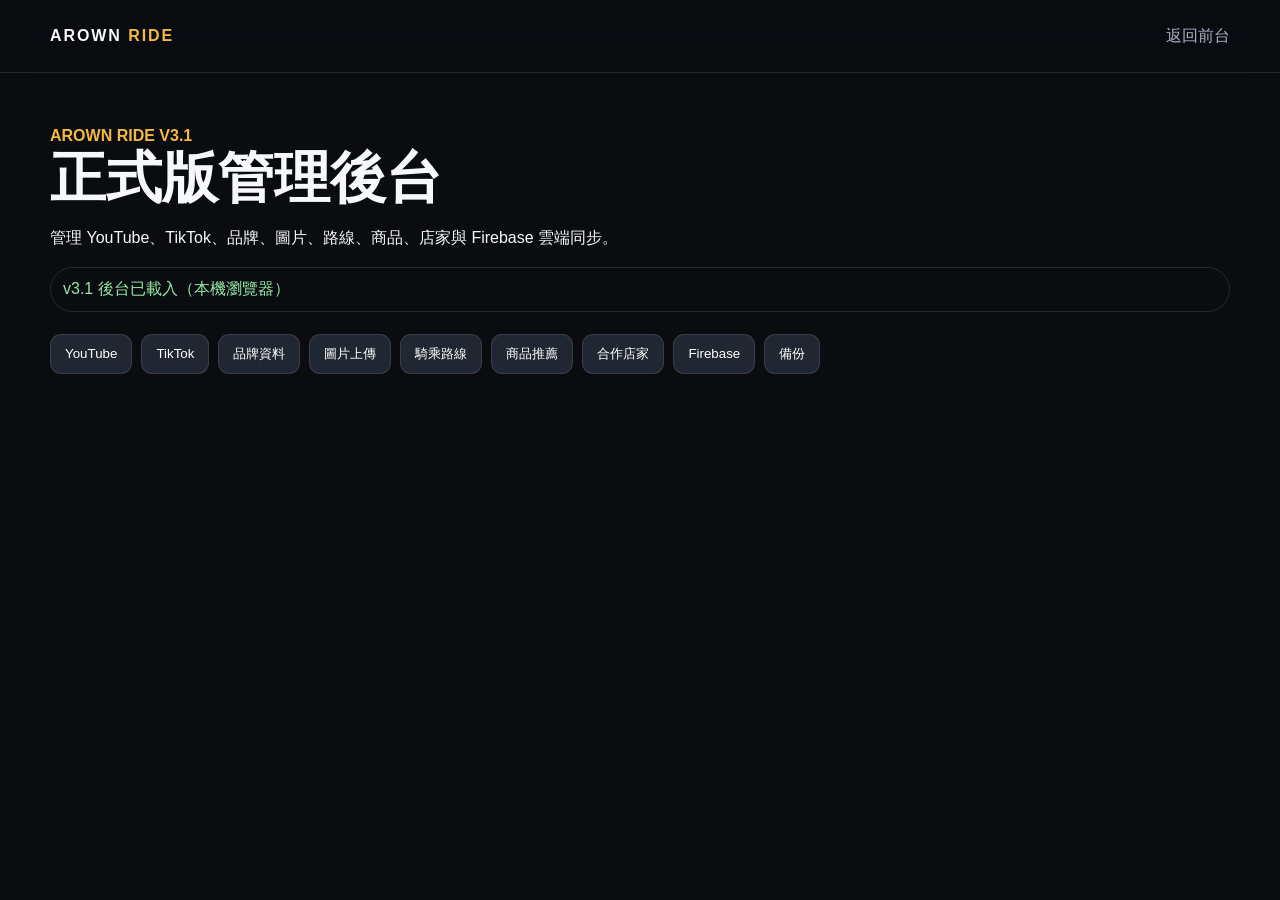
==== commit 7b861a44: "Upgrade admin UI to Arown Ride v3.1 with Firebase image uploads" ====
--- a/admin.html
+++ b/admin.html
@@ -1 +1 @@
-<!doctype html><html lang="zh-Hant"><head><meta charset="utf-8"><meta name="viewport" content="width=device-width,initial-scale=1"><title>Arown Ride 後台 v3.0.3</title><style>*{box-sizing:border-box}body{margin:0;background:#0a0c10;color:#f7f8fb;font-family:Arial,"Microsoft JhengHei",sans-serif}.wrap{width:min(1100px,calc(100% - 28px));margin:auto;padding:34px 0}.top{display:flex;justify-content:space-between;align-items:center;margin-bottom:24px}.top a{color:#f4b942;text-decoration:none}h1{font-size:clamp(2rem,5vw,3.5rem);margin:8px 0}.status{padding:12px 14px;background:#202632;border-radius:10px;color:#aab1c0;margin:14px 0}.tabs{display:flex;gap:8px;flex-wrap:wrap;margin:20px 0}.tabs button{padding:10px 14px;border:1px solid #ffffff22;border-radius:10px;background:#202632;color:#fff;cursor:pointer}.tabs button.on{background:#f4b942;color:#111}.tab{display:none}.tab.on{display:block}.panel{background:#151922;border:1px solid #ffffff1c;border-radius:18px;padding:22px;margin-bottom:18px}.form{display:grid;grid-template-columns:1fr 1fr;gap:14px}.full{grid-column:1/-1}label{font-weight:700}input,textarea,select{width:100%;margin-top:6px;padding:11px;border-radius:9px;border:1px solid #ffffff22;background:#202632;color:#fff;font:inherit}textarea{min-height:100px}.btn{padding:11px 16px;border:0;border-radius:10px;background:#f4b942;color:#111;font-weight:800;cursor:pointer;margin-top:14px}.btn.secondary{background:#202632;color:#fff;border:1px solid #ffffff22}.list{display:grid;gap:10px}.item{padding:14px;background:#151922;border:1px solid #ffffff1c;border-radius:12px;display:flex;justify-content:space-between;gap:10px}.item .actions{display:flex;gap:8px;flex-wrap:wrap}.item button{padding:7px 10px;border-radius:8px;border:1px solid #ffffff22;background:#202632;color:#fff;cursor:pointer}.hint{color:#aab1c0;font-size:.92rem}@media(max-width:700px){.form{grid-template-columns:1fr}.full{grid-column:auto}.item{flex-direction:column}}</style></head><body><main class="wrap"><div class="top"><div><small style="color:#f4b942">AROWN RIDE V3.0.3</small><h1>網站管理後台</h1></div><a href="index.html">返回前台</a></div><div id="status" class="status">後台載入中…</div><div class="tabs"><button class="on" data-tab="youtube">YouTube</button><button data-tab="tiktok">TikTok</button><button data-tab="basic">品牌資料</button><button data-tab="routes">騎乘路線</button><button data-tab="products">商品推薦</button><button data-tab="stores">合作店家</button><button data-tab="backup">備份</button></div><section id="tab-youtube" class="tab on"><div class="panel"><h2>YouTube 設定</h2><div class="form"><label class="full">API Key<input id="apiKey" type="password"></label><label>Channel ID<input id="channelId"></label><label>顯示數量<select id="maxResults"><option>6</option><option>9</option><option>12</option><option>15</option></select></label><label>快取時間<select id="cacheHours"><option>1</option><option>3</option><option>6</option><option>12</option><option>24</option></select></label><label>頻道網址<input id="channelUrl"></label></div><button class="btn" id="saveYoutube">儲存 YouTube 設定</button><button class="btn secondary" id="testYoutube">測試連線</button></div></section><section id="tab-tiktok" class="tab"><div class="panel"><h2>TikTok 影片管理</h2><p class="hint">貼上完整公開網址，例如：https://www.tiktok.com/@帳號/video/1234567890123456789</p><input id="tiktokIndex" type="hidden"><div class="form"><label>影片標題<input id="tiktokTitle"></label><label class="full">公開影片網址<input id="tiktokUrl"></label><label>解析後影片 ID<input id="tiktokId" readonly></label><label class="full">影片說明<textarea id="tiktokDescription"></textarea></label></div><button class="btn" id="saveTikTok">新增／更新 TikTok</button><button class="btn secondary" id="clearTikTok">清除表單</button></div><div id="tiktokList" class="list"></div></section><section id="tab-basic" class="tab"><div class="panel"><h2>品牌資料</h2><div class="form"><label>網站名稱<input id="siteName"></label><label>首頁標題<input id="heroTitle"></label><label class="full">首頁副標題<input id="heroSubtitle"></label><label class="full">首頁圖片網址<input id="heroImage"></label><label class="full">關於我<textarea id="about"></textarea></label><label>Email<input id="email"></label><label>LINE<input id="line"></label><label>YouTube<input id="youtube"></label><label>TikTok<input id="tiktok"></label></div><button class="btn" id="saveBasic">儲存品牌資料</button></div></section><section id="tab-routes" class="tab"><div class="panel"><h2>新增騎乘路線</h2><div class="form"><label>名稱<input id="routeName"></label><label>地區<input id="routeRegion"></label><label>難度<input id="routeDifficulty"></label><label>里程／時間<input id="routeDistance"></label><label class="full">圖片網址<input id="routeImage"></label><label class="full">說明<textarea id="routeDescription"></textarea></label><label class="full">連結<input id="routeUrl"></label></div><button class="btn" id="addRoute">新增路線</button></div><div id="routeList" class="list"></div></section><section id="tab-products" class="tab"><div class="panel"><h2>新增商品</h2><div class="form"><label>名稱<input id="productName"></label><label>價格<input id="productPrice"></label><label>分類<input id="productCategory"></label><label>標籤<input id="productBadge"></label><label class="full">圖片網址<input id="productImage"></label><label class="full">說明<textarea id="productDescription"></textarea></label><label class="full">購買連結<input id="productUrl"></label></div><button class="btn" id="addProduct">新增商品</button></div><div id="productList" class="list"></div></section><section id="tab-stores" class="tab"><div class="panel"><h2>新增店家</h2><div class="form"><label>名稱<input id="storeName"></label><label>類型<input id="storeType"></label><label>地區<input id="storeRegion"></label><label>簡介<input id="storeDescription"></label><label class="full">網址<input id="storeUrl"></label></div><button class="btn" id="addStore">新增店家</button></div><div id="storeList" class="list"></div></section><section id="tab-backup" class="tab"><div class="panel"><h2>備份與還原</h2><p class="hint">TikTok 影片會與其他網站資料一起匯出及匯入。</p><button class="btn" id="exportData">下載 JSON 備份</button><label class="btn secondary" style="display:inline-block">匯入 JSON<input id="importFile" type="file" accept=".json" hidden></label><button class="btn" id="resetData" style="background:#a93648;color:#fff">恢復預設</button></div></section></main><script>(function(){const KEY='arownV3Data';const DEF={site:{name:'Arown Chen 重機騎旅',heroTitle:'騎著重機，記錄每一段旅程',heroSubtitle:'分享道路風景、騎乘路線、旅途故事與騎士用品。',heroImage:'assets/hero-ride.svg',about:'喜歡騎著重機在地面飛行的感覺。',contacts:{email:'yourmail@example.com',line:'https://line.me/',youtube:'https://www.youtube.com/@arown23',tiktok:'https://www.tiktok.com/'}},youtube:{apiKey:'',channelId:'UCETa15xIkxXXhT22Tp2APPw',channelUrl:'https://www.youtube.com/@arown23',maxResults:9,cacheHours:6},manualVideos:[],tiktokVideos:[],routes:[],products:[],stores:[]};const $=id=>document.getElementById(id);let data;try{data=JSON.parse(localStorage.getItem(KEY))||JSON.parse(JSON.stringify(DEF))}catch(e){data=JSON.parse(JSON.stringify(DEF))}if(!Array.isArray(data.tiktokVideos))data.tiktokVideos=[];function show(t){$('status').textContent=t}function save(t){localStorage.setItem(KEY,JSON.stringify(data));render();show(t)}function ttId(url){const m=String(url||'').match(/\/video\/(\d+)/);return m?m[1]:''}document.querySelectorAll('[data-tab]').forEach(b=>b.onclick=()=>{document.querySelectorAll('[data-tab]').forEach(x=>x.classList.remove('on'));document.querySelectorAll('.tab').forEach(x=>x.classList.remove('on'));b.classList.add('on');$('tab-'+b.dataset.tab).classList.add('on')});function fill(){const s=data.site||DEF.site,c=s.contacts||{},y=data.youtube||DEF.youtube;$('siteName').value=s.name||'';$('heroTitle').value=s.heroTitle||'';$('heroSubtitle').value=s.heroSubtitle||'';$('heroImage').value=s.heroImage||'';$('about').value=s.about||'';$('email').value=c.email||'';$('line').value=c.line||'';$('youtube').value=c.youtube||'';$('tiktok').value=c.tiktok||'';$('apiKey').value=y.apiKey||'';$('channelId').value=y.channelId||'';$('maxResults').value=y.maxResults||9;$('cacheHours').value=y.cacheHours||6;$('channelUrl').value=y.channelUrl||''}function list(id,arr,label,type){$(id).innerHTML=(arr||[]).map((x,i)=>'<div class="item"><div><strong>'+label(x)+'</strong></div><div class="actions">'+(type==='tiktok'?'<button data-edit="tiktok" data-i="'+i+'">修改</button>':'')+'<button data-del="'+type+'" data-i="'+i+'">刪除</button></div></div>').join('')||'<div class="panel">尚無資料</div>'}function render(){fill();list('tiktokList',data.tiktokVideos,x=>(x.title||'TikTok 影片')+'｜ID '+(x.id||ttId(x.url)||'無法解析'),'tiktok');list('routeList',data.routes,x=>x.name+'｜'+x.region,'route');list('productList',data.products,x=>x.name+'｜'+x.price,'product');list('storeList',data.stores,x=>x.name+'｜'+x.region,'store');document.querySelectorAll('[data-edit="tiktok"]').forEach(b=>b.onclick=()=>{const x=data.tiktokVideos[+b.dataset.i];$('tiktokIndex').value=b.dataset.i;$('tiktokTitle').value=x.title||'';$('tiktokUrl').value=x.url||'';$('tiktokId').value=x.id||ttId(x.url);$('tiktokDescription').value=x.description||'';show('已載入 TikTok 資料，可修改後更新')});document.querySelectorAll('[data-del]').forEach(b=>b.onclick=()=>{const map={tiktok:'tiktokVideos',route:'routes',product:'products',store:'stores'},k=map[b.dataset.del];if(confirm('確定刪除？')){data[k].splice(+b.dataset.i,1);save('已刪除')}})}$('tiktokUrl').oninput=()=>{$('tiktokId').value=ttId($('tiktokUrl').value)};$('clearTikTok').onclick=()=>{['tiktokIndex','tiktokTitle','tiktokUrl','tiktokId','tiktokDescription'].forEach(id=>$(id).value='')};$('saveTikTok').onclick=()=>{const url=$('tiktokUrl').value.trim(),id=ttId(url);if(!id){show('無法解析 TikTok 影片 ID，請貼上完整公開影片網址');return}const x={title:$('tiktokTitle').value.trim()||'TikTok 影片',url,id,description:$('tiktokDescription').value.trim()},i=$('tiktokIndex').value;i===''?data.tiktokVideos.push(x):data.tiktokVideos[+i]=x;$('clearTikTok').click();save(i===''?'TikTok 影片已新增':'TikTok 影片已更新')};$('saveYoutube').onclick=()=>{data.youtube={apiKey:$('apiKey').value.trim(),channelId:$('channelId').value.trim(),maxResults:+$('maxResults').value,cacheHours:+$('cacheHours').value,channelUrl:$('channelUrl').value.trim()};save('YouTube 設定已儲存')};$('testYoutube').onclick=async()=>{show('YouTube 測試中…');try{const r=await fetch('https://www.googleapis.com/youtube/v3/channels?part=snippet&id='+encodeURIComponent($('channelId').value.trim())+'&key='+encodeURIComponent($('apiKey').value.trim()));const j=await r.json();if(!r.ok)throw new Error((j.error&&j.error.message)||r.status);show('連線成功：'+((j.items&&j.items[0]&&j.items[0].snippet&&j.items[0].snippet.title)||'頻道已找到'))}catch(e){show('失敗：'+e.message)}};$('saveBasic').onclick=()=>{data.site={name:$('siteName').value,heroTitle:$('heroTitle').value,heroSubtitle:$('heroSubtitle').value,heroImage:$('heroImage').value,about:$('about').value,contacts:{email:$('email').value,line:$('line').value,youtube:$('youtube').value,tiktok:$('tiktok').value}};save('品牌資料已儲存')};$('addRoute').onclick=()=>{data.routes.push({name:$('routeName').value,region:$('routeRegion').value,difficulty:$('routeDifficulty').value,distance:$('routeDistance').value,image:$('routeImage').value,description:$('routeDescription').value,url:$('routeUrl').value});save('路線已新增')};$('addProduct').onclick=()=>{data.products.push({name:$('productName').value,price:$('productPrice').value,category:$('productCategory').value,badge:$('productBadge').value,image:$('productImage').value,description:$('productDescription').value,url:$('productUrl').value});save('商品已新增')};$('addStore').onclick=()=>{data.stores.push({name:$('storeName').value,type:$('storeType').value,region:$('storeRegion').value,description:$('storeDescription').value,url:$('storeUrl').value});save('店家已新增')};$('exportData').onclick=()=>{const b=new Blob([JSON.stringify(data,null,2)],{type:'application/json'}),a=document.createElement('a');a.href=URL.createObjectURL(b);a.download='arown-v3.0.3-backup.json';a.click();URL.revokeObjectURL(a.href)};$('importFile').onchange=e=>{const f=e.target.files[0];if(!f)return;const r=new FileReader();r.onload=()=>{try{data=JSON.parse(r.result);if(!Array.isArray(data.tiktokVideos))data.tiktokVideos=[];save('備份已匯入')}catch(err){show('JSON 格式錯誤')}};r.readAsText(f)};$('resetData').onclick=()=>{if(confirm('確定恢復預設？')){data=JSON.parse(JSON.stringify(DEF));save('已恢復預設')}};render();show('後台已載入，可設定 TikTok 影片。');})();</script></body></html>+<!doctype html><html lang="zh-Hant"><head><meta charset="utf-8"><meta name="viewport" content="width=device-width,initial-scale=1"><title>Arown Ride v3.1 後台</title><link rel="stylesheet" href="assets/style.css"><style>.upload{display:flex;gap:10px;flex-wrap:wrap;align-items:end}.upload input[type=file]{max-width:360px}.ok{color:#96e8aa}.bad{color:#ff9dab}</style></head><body><header><div class="container nav"><a class="logo" href="index.html">AROWN <span>RIDE</span></a><nav><a href="index.html">返回前台</a></nav></div></header><main class="container admin-main"><b class="tag">AROWN RIDE V3.1</b><h1 class="admin-title">正式版管理後台</h1><p>管理 YouTube、TikTok、品牌、圖片、路線、商品、店家與 Firebase 雲端同步。</p><div id="status" class="result">後台載入中…</div><div class="tabs"><button class="on" data-tab="youtube">YouTube</button><button data-tab="tiktok">TikTok</button><button data-tab="basic">品牌資料</button><button data-tab="images">圖片上傳</button><button data-tab="routes">騎乘路線</button><button data-tab="products">商品推薦</button><button data-tab="stores">合作店家</button><button data-tab="firebase">Firebase</button><button data-tab="backup">備份</button></div><section id="tab-youtube" class="tab on"><div class="panel"><h2>YouTube 自動更新</h2><div class="form"><label class="full">API Key<input id="apiKey" type="password"></label><label>Channel ID<input id="channelId"></label><label>顯示數量<select id="maxResults"><option>6</option><option>9</option><option>12</option><option>15</option></select></label><label>快取時間<select id="cacheHours"><option value="1">1 小時</option><option value="3">3 小時</option><option value="6">6 小時</option><option value="12">12 小時</option><option value="24">24 小時</option></select></label><label>頻道網址<input id="channelUrl"></label></div><div class="actions"><button id="saveYoutube" class="btn primary">儲存</button><button id="testYoutube" class="btn ghost">測試連線</button></div></div></section><section id="tab-tiktok" class="tab"><div class="panel"><h2>TikTok 影片</h2><input id="ttIndex" type="hidden"><div class="form"><label>標題<input id="ttTitle"></label><label class="full">完整公開影片網址<input id="ttUrl" placeholder="https://www.tiktok.com/@帳號/video/123..."></label><label>解析後影片 ID<input id="ttId" readonly></label><label class="full">說明<textarea id="ttDescription"></textarea></label></div><button id="saveTiktok" class="btn primary">新增／更新 TikTok</button></div><div id="ttList" class="list"></div></section><section id="tab-basic" class="tab"><div class="panel"><h2>品牌與聯絡資料</h2><div class="form"><label>網站名稱<input id="siteName"></label><label>首頁標題<input id="heroTitle"></label><label class="full">首頁副標題<input id="heroSubtitle"></label><label class="full">首頁圖片網址<input id="heroImage"></label><label class="full">關於我的騎旅<textarea id="about"></textarea></label><label>Email<input id="email"></label><label>LINE 連結<input id="line"></label><label>YouTube 頻道<input id="youtube"></label><label>TikTok 帳號<input id="tiktok"></label></div><button id="saveBasic" class="btn primary">儲存品牌資料</button></div></section><section id="tab-images" class="tab"><div class="panel"><h2>Firebase Storage 圖片上傳</h2><p>需先在 Firebase 頁籤完成設定並啟用 Storage。</p><div class="upload"><label>首頁圖片<input id="heroFile" type="file" accept="image/*"></label><button id="uploadHero" class="btn primary">上傳並套用首頁</button></div><hr><div class="upload"><label>商品圖片<input id="productFile" type="file" accept="image/*"></label><button id="uploadProduct" class="btn primary">上傳並填入商品表單</button></div><hr><div class="upload"><label>路線圖片<input id="routeFile" type="file" accept="image/*"></label><button id="uploadRoute" class="btn primary">上傳並填入路線表單</button></div></div></section><section id="tab-routes" class="tab"><div class="panel"><h2>騎乘路線</h2><input id="routeIndex" type="hidden"><div class="form"><label>名稱<input id="routeName"></label><label>地區<input id="routeRegion"></label><label>難度<select id="routeDifficulty"><option>輕鬆</option><option>適中</option><option>挑戰</option></select></label><label>里程／時間<input id="routeDistance"></label><label class="full">圖片網址<input id="routeImage"></label><label class="full">說明<textarea id="routeDescription"></textarea></label><label class="full">連結<input id="routeUrl"></label></div><button id="saveRoute" class="btn primary">新增／更新路線</button></div><div id="routeList" class="list"></div></section><section id="tab-products" class="tab"><div class="panel"><h2>商品推薦</h2><input id="productIndex" type="hidden"><div class="form"><label>名稱<input id="productName"></label><label>價格<input id="productPrice"></label><label>分類<input id="productCategory"></label><label>標籤<input id="productBadge"></label><label class="full">圖片網址<input id="productImage"></label><label class="full">說明<textarea id="productDescription"></textarea></label><label class="full">購買連結<input id="productUrl"></label></div><button id="saveProduct" class="btn primary">新增／更新商品</button></div><div id="productList" class="list"></div></section><section id="tab-stores" class="tab"><div class="panel"><h2>合作店家</h2><input id="storeIndex" type="hidden"><div class="form"><label>名稱<input id="storeName"></label><label>類型<input id="storeType"></label><label>地區<input id="storeRegion"></label><label>簡介<input id="storeDescription"></label><label class="full">網址<input id="storeUrl"></label></div><button id="saveStore" class="btn primary">新增／更新店家</button></div><div id="storeList" class="list"></div></section><section id="tab-firebase" class="tab"><div class="panel"><h2>Firebase 雲端同步</h2><p>貼入 Firebase Web App 的 firebaseConfig JSON。啟用後，網站資料存入 Firestore，圖片存入 Storage。</p><label><input id="firebaseEnabled" type="checkbox" style="width:auto"> 啟用 Firebase</label><label class="full">Firebase Config JSON<textarea id="firebaseConfig" placeholder='{"apiKey":"...","authDomain":"...","projectId":"...","storageBucket":"...","appId":"..."}'></textarea></label><div class="actions"><button id="saveFirebase" class="btn primary">儲存 Firebase 設定</button><button id="testFirebase" class="btn ghost">測試 Firestore</button></div></div></section><section id="tab-backup" class="tab"><div class="panel"><h2>備份與還原</h2><div class="actions"><button id="exportData" class="btn primary">下載 JSON 備份</button><label class="btn ghost">匯入 JSON<input id="importFile" type="file" accept=".json" hidden></label><button id="resetData" class="btn danger">恢復預設資料</button></div></div></section></main><script type="module" src="assets/admin-v31.js?v=3.1.0"></script></body></html>
--- a/assets/style.css
+++ b/assets/style.css
@@ -0,0 +1 @@
+*{box-sizing:border-box}:root{--bg:#0a0c10;--card:#151922;--card2:#202632;--text:#f7f8fb;--muted:#aab1c0;--accent:#f4b942;--line:rgba(255,255,255,.11);--max:1180px}html{scroll-behavior:smooth}body{margin:0;background:var(--bg);color:var(--text);font-family:"Microsoft JhengHei",Arial,sans-serif;line-height:1.65}a{color:inherit;text-decoration:none}.container{width:min(var(--max),calc(100% - 32px));margin:auto}header{position:sticky;top:0;z-index:20;background:rgba(10,12,16,.88);backdrop-filter:blur(16px);border-bottom:1px solid var(--line)}.nav{min-height:72px;display:flex;align-items:center;justify-content:space-between}.logo{font-weight:900;letter-spacing:.12em}.logo span,.tag{color:var(--accent)}nav{display:flex;gap:18px;align-items:center}nav a{color:var(--muted)}.admin{border:1px solid var(--line);padding:8px 12px;border-radius:10px}#menu{display:none;background:none;color:white;border:0;font-size:1.4rem}.hero{padding:90px 0 60px;background:radial-gradient(circle at 15% 15%,rgba(214,90,49,.22),transparent 30%),radial-gradient(circle at 90% 10%,rgba(244,185,66,.16),transparent 28%)}.hero-grid{display:grid;grid-template-columns:1.05fr .95fr;gap:38px;align-items:center}h1{font-size:clamp(2.7rem,7vw,5.2rem);line-height:1.03;margin:0 0 18px}h2{font-size:clamp(1.8rem,4vw,2.8rem);margin:.1em 0 .35em}.hero p,.head p,.panel p,.card p{color:var(--muted)}.hero-card,.panel,.card{background:var(--card);border:1px solid var(--line);border-radius:22px;overflow:hidden;box-shadow:0 20px 55px rgba(0,0,0,.3)}.hero-card{padding:24px}.hero-card img{width:100%;border-radius:16px}.actions{display:flex;gap:12px;flex-wrap:wrap;align-items:center}.btn{display:inline-flex;min-height:44px;padding:0 17px;align-items:center;justify-content:center;border-radius:13px;border:1px solid transparent;font-weight:800;cursor:pointer}.primary{background:var(--accent);color:#171717}.ghost{background:var(--card2);border-color:var(--line);color:white}.danger{background:#a93648;color:white}.small{min-height:36px;font-size:.9rem}.stats{display:flex;gap:26px;margin-top:28px}.stats div{display:grid}.stats strong{font-size:1.5rem}.stats span{font-size:.82rem;color:var(--muted)}.section{padding:74px 0}.alt{background:rgba(255,255,255,.025)}.head{display:flex;justify-content:space-between;align-items:end;gap:24px;margin-bottom:26px}.grid{display:grid;gap:22px}.videos,.cards3{grid-template-columns:repeat(3,1fr)}.stores{grid-template-columns:repeat(4,1fr)}.card img{width:100%;aspect-ratio:4/3;object-fit:cover}.thumb{position:relative;aspect-ratio:16/9;cursor:pointer;overflow:hidden}.thumb img{width:100%;height:100%;object-fit:cover}.play{position:absolute;inset:0;display:grid;place-items:center;font-size:2rem;background:linear-gradient(transparent,rgba(0,0,0,.35))}.body{padding:18px}.meta,.chip{font-size:.8rem;color:var(--muted)}.chips{display:flex;gap:7px;flex-wrap:wrap}.chip{padding:4px 8px;border-radius:999px;border:1px solid var(--line);background:var(--card2)}.price{color:var(--accent);font-weight:900}.store{padding:22px}.store span{display:block;color:var(--muted);font-size:.9rem}.about{display:grid;grid-template-columns:1fr 1fr;gap:24px}.panel{padding:26px}.contacts{display:grid;gap:11px}.contacts a{padding:12px 14px;background:var(--card2);border:1px solid var(--line);border-radius:11px}.status,.hint{padding:8px 12px;border:1px solid var(--line);border-radius:999px;color:var(--muted)}.hint{margin-bottom:18px;border-radius:12px;color:#f4d78d}.hidden{display:none}footer{text-align:center;padding:30px;color:var(--muted);border-top:1px solid var(--line)}.modal{display:none;position:fixed;inset:0;z-index:100}.modal.open{display:block}.shade{position:absolute;inset:0;background:rgba(0,0,0,.8)}.dialog{position:relative;z-index:1;width:min(980px,calc(100% - 28px));margin:7vh auto;background:var(--card);padding:18px;border-radius:18px}.dialog>button{position:absolute;right:8px;top:8px;border:0;border-radius:50%;width:38px;height:38px;background:black;color:white;font-size:1.4rem}.player{aspect-ratio:16/9}.player iframe{width:100%;height:100%;border:0}.admin-main{padding:50px 0}.admin-title{font-size:clamp(2rem,5vw,3.5rem)}.tabs{display:flex;gap:9px;flex-wrap:wrap;margin:22px 0}.tabs button{padding:10px 14px;background:var(--card2);color:white;border:1px solid var(--line);border-radius:11px}.tabs button.active{background:var(--accent);color:#171717}.tab{display:none}.tab.active{display:block}.form{display:grid;grid-template-columns:1fr 1fr;gap:15px}.full{grid-column:1/-1}label{font-weight:700}input,select,textarea{width:100%;margin-top:6px;padding:11px 12px;background:var(--card2);border:1px solid var(--line);border-radius:10px;color:white;font:inherit}textarea{min-height:110px}.list{display:grid;gap:11px;margin-top:18px}.item{display:grid;grid-template-columns:1fr auto;gap:12px;align-items:center;padding:14px;background:var(--card);border:1px solid var(--line);border-radius:13px}.result{margin-top:14px;padding:12px;background:var(--card2);border-radius:11px;color:var(--muted)}@media(max-width:950px){.videos,.cards3{grid-template-columns:repeat(2,1fr)}.stores{grid-template-columns:repeat(2,1fr)}}@media(max-width:760px){.hero-grid,.about{grid-template-columns:1fr}#menu{display:block}#nav{display:none;position:absolute;top:66px;left:16px;right:16px;background:var(--card);padding:16px;flex-direction:column}#nav.open{display:flex}.videos,.cards3,.stores,.form{grid-template-columns:1fr}.full{grid-column:auto}.head{align-items:flex-start;flex-direction:column}.item{grid-template-columns:1fr}}
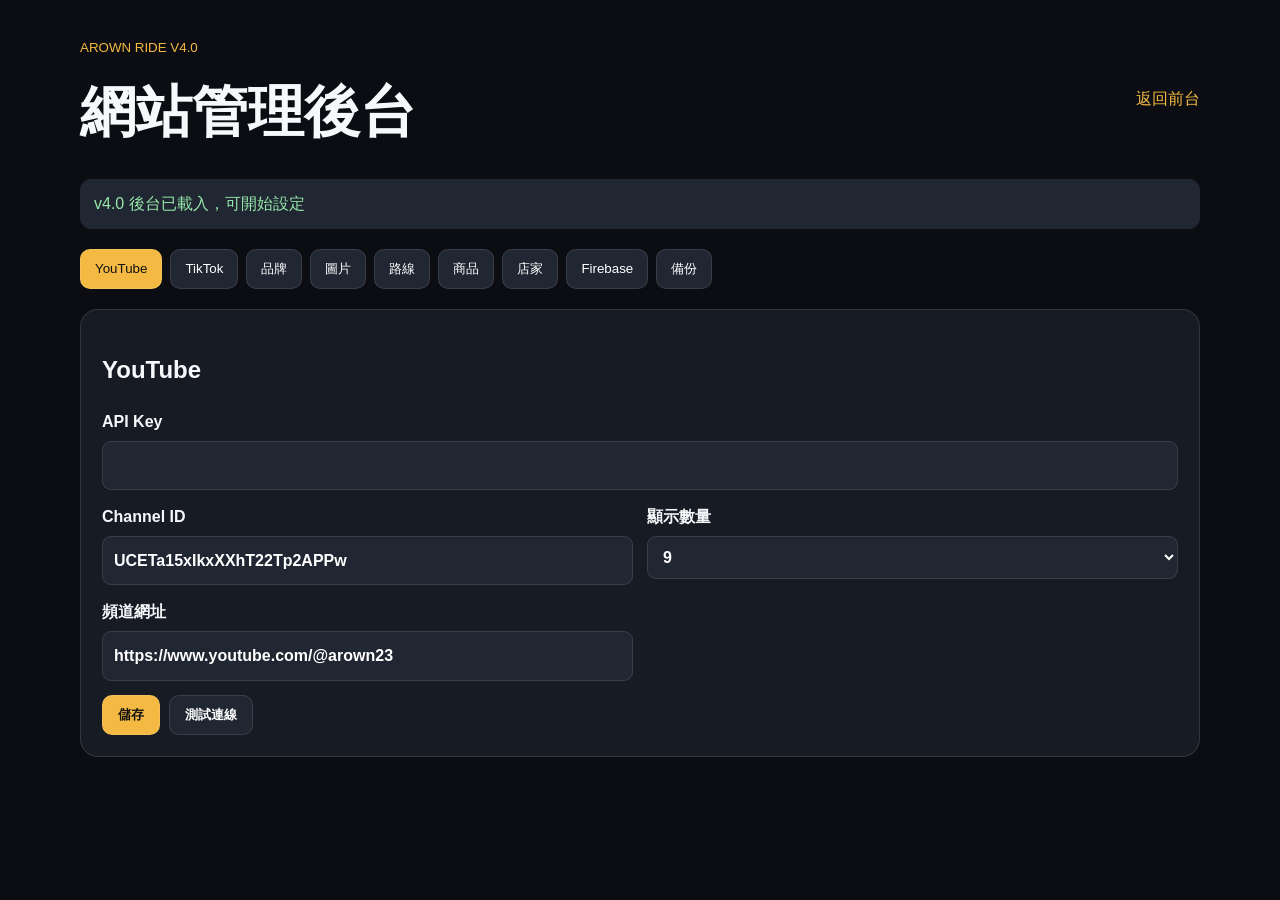
==== commit a7a868ae: "Rebuild Arown Ride v4 admin" ====
--- a/admin.html
+++ b/admin.html
@@ -1 +1 @@
-<!doctype html><html lang="zh-Hant"><head><meta charset="utf-8"><meta name="viewport" content="width=device-width,initial-scale=1"><title>Arown Ride v3.1 後台</title><link rel="stylesheet" href="assets/style.css"><style>.upload{display:flex;gap:10px;flex-wrap:wrap;align-items:end}.upload input[type=file]{max-width:360px}.ok{color:#96e8aa}.bad{color:#ff9dab}</style></head><body><header><div class="container nav"><a class="logo" href="index.html">AROWN <span>RIDE</span></a><nav><a href="index.html">返回前台</a></nav></div></header><main class="container admin-main"><b class="tag">AROWN RIDE V3.1</b><h1 class="admin-title">正式版管理後台</h1><p>管理 YouTube、TikTok、品牌、圖片、路線、商品、店家與 Firebase 雲端同步。</p><div id="status" class="result">後台載入中…</div><div class="tabs"><button class="on" data-tab="youtube">YouTube</button><button data-tab="tiktok">TikTok</button><button data-tab="basic">品牌資料</button><button data-tab="images">圖片上傳</button><button data-tab="routes">騎乘路線</button><button data-tab="products">商品推薦</button><button data-tab="stores">合作店家</button><button data-tab="firebase">Firebase</button><button data-tab="backup">備份</button></div><section id="tab-youtube" class="tab on"><div class="panel"><h2>YouTube 自動更新</h2><div class="form"><label class="full">API Key<input id="apiKey" type="password"></label><label>Channel ID<input id="channelId"></label><label>顯示數量<select id="maxResults"><option>6</option><option>9</option><option>12</option><option>15</option></select></label><label>快取時間<select id="cacheHours"><option value="1">1 小時</option><option value="3">3 小時</option><option value="6">6 小時</option><option value="12">12 小時</option><option value="24">24 小時</option></select></label><label>頻道網址<input id="channelUrl"></label></div><div class="actions"><button id="saveYoutube" class="btn primary">儲存</button><button id="testYoutube" class="btn ghost">測試連線</button></div></div></section><section id="tab-tiktok" class="tab"><div class="panel"><h2>TikTok 影片</h2><input id="ttIndex" type="hidden"><div class="form"><label>標題<input id="ttTitle"></label><label class="full">完整公開影片網址<input id="ttUrl" placeholder="https://www.tiktok.com/@帳號/video/123..."></label><label>解析後影片 ID<input id="ttId" readonly></label><label class="full">說明<textarea id="ttDescription"></textarea></label></div><button id="saveTiktok" class="btn primary">新增／更新 TikTok</button></div><div id="ttList" class="list"></div></section><section id="tab-basic" class="tab"><div class="panel"><h2>品牌與聯絡資料</h2><div class="form"><label>網站名稱<input id="siteName"></label><label>首頁標題<input id="heroTitle"></label><label class="full">首頁副標題<input id="heroSubtitle"></label><label class="full">首頁圖片網址<input id="heroImage"></label><label class="full">關於我的騎旅<textarea id="about"></textarea></label><label>Email<input id="email"></label><label>LINE 連結<input id="line"></label><label>YouTube 頻道<input id="youtube"></label><label>TikTok 帳號<input id="tiktok"></label></div><button id="saveBasic" class="btn primary">儲存品牌資料</button></div></section><section id="tab-images" class="tab"><div class="panel"><h2>Firebase Storage 圖片上傳</h2><p>需先在 Firebase 頁籤完成設定並啟用 Storage。</p><div class="upload"><label>首頁圖片<input id="heroFile" type="file" accept="image/*"></label><button id="uploadHero" class="btn primary">上傳並套用首頁</button></div><hr><div class="upload"><label>商品圖片<input id="productFile" type="file" accept="image/*"></label><button id="uploadProduct" class="btn primary">上傳並填入商品表單</button></div><hr><div class="upload"><label>路線圖片<input id="routeFile" type="file" accept="image/*"></label><button id="uploadRoute" class="btn primary">上傳並填入路線表單</button></div></div></section><section id="tab-routes" class="tab"><div class="panel"><h2>騎乘路線</h2><input id="routeIndex" type="hidden"><div class="form"><label>名稱<input id="routeName"></label><label>地區<input id="routeRegion"></label><label>難度<select id="routeDifficulty"><option>輕鬆</option><option>適中</option><option>挑戰</option></select></label><label>里程／時間<input id="routeDistance"></label><label class="full">圖片網址<input id="routeImage"></label><label class="full">說明<textarea id="routeDescription"></textarea></label><label class="full">連結<input id="routeUrl"></label></div><button id="saveRoute" class="btn primary">新增／更新路線</button></div><div id="routeList" class="list"></div></section><section id="tab-products" class="tab"><div class="panel"><h2>商品推薦</h2><input id="productIndex" type="hidden"><div class="form"><label>名稱<input id="productName"></label><label>價格<input id="productPrice"></label><label>分類<input id="productCategory"></label><label>標籤<input id="productBadge"></label><label class="full">圖片網址<input id="productImage"></label><label class="full">說明<textarea id="productDescription"></textarea></label><label class="full">購買連結<input id="productUrl"></label></div><button id="saveProduct" class="btn primary">新增／更新商品</button></div><div id="productList" class="list"></div></section><section id="tab-stores" class="tab"><div class="panel"><h2>合作店家</h2><input id="storeIndex" type="hidden"><div class="form"><label>名稱<input id="storeName"></label><label>類型<input id="storeType"></label><label>地區<input id="storeRegion"></label><label>簡介<input id="storeDescription"></label><label class="full">網址<input id="storeUrl"></label></div><button id="saveStore" class="btn primary">新增／更新店家</button></div><div id="storeList" class="list"></div></section><section id="tab-firebase" class="tab"><div class="panel"><h2>Firebase 雲端同步</h2><p>貼入 Firebase Web App 的 firebaseConfig JSON。啟用後，網站資料存入 Firestore，圖片存入 Storage。</p><label><input id="firebaseEnabled" type="checkbox" style="width:auto"> 啟用 Firebase</label><label class="full">Firebase Config JSON<textarea id="firebaseConfig" placeholder='{"apiKey":"...","authDomain":"...","projectId":"...","storageBucket":"...","appId":"..."}'></textarea></label><div class="actions"><button id="saveFirebase" class="btn primary">儲存 Firebase 設定</button><button id="testFirebase" class="btn ghost">測試 Firestore</button></div></div></section><section id="tab-backup" class="tab"><div class="panel"><h2>備份與還原</h2><div class="actions"><button id="exportData" class="btn primary">下載 JSON 備份</button><label class="btn ghost">匯入 JSON<input id="importFile" type="file" accept=".json" hidden></label><button id="resetData" class="btn danger">恢復預設資料</button></div></div></section></main><script type="module" src="assets/admin-v31.js?v=3.1.0"></script></body></html>+<!doctype html><html lang="zh-Hant"><head><meta charset="utf-8"><meta name="viewport" content="width=device-width,initial-scale=1"><title>Arown Ride v4.0 後台</title><style>*{box-sizing:border-box}:root{--bg:#0b0d12;--card:#171b24;--card2:#202632;--line:#ffffff1d;--text:#f7f8fb;--muted:#aab1c0;--accent:#f4b942}body{margin:0;background:var(--bg);color:var(--text);font-family:Arial,"Microsoft JhengHei",sans-serif;line-height:1.6}.wrap{width:min(1120px,calc(100% - 28px));margin:auto;padding:34px 0}.top{display:flex;justify-content:space-between;align-items:center}.top a{color:var(--accent);text-decoration:none}h1{font-size:clamp(2rem,5vw,3.5rem);margin:7px 0}.status{padding:12px 14px;background:var(--card2);border-radius:11px;color:var(--muted);margin:16px 0}.tabs{display:flex;gap:8px;flex-wrap:wrap;margin:20px 0}.tabs button{padding:10px 14px;border:1px solid var(--line);border-radius:10px;background:var(--card2);color:white;cursor:pointer}.tabs button.active{background:var(--accent);color:#111}.tab{display:none}.tab.active{display:block}.panel{background:var(--card);border:1px solid var(--line);border-radius:18px;padding:21px;margin-bottom:18px}.form{display:grid;grid-template-columns:1fr 1fr;gap:14px}.full{grid-column:1/-1}label{font-weight:700}input,textarea,select{width:100%;margin-top:6px;padding:11px;border-radius:9px;border:1px solid var(--line);background:var(--card2);color:white;font:inherit}textarea{min-height:105px}.actions{display:flex;gap:9px;flex-wrap:wrap;margin-top:14px}.btn{padding:10px 15px;border:1px solid var(--line);border-radius:10px;background:var(--accent);color:#111;font-weight:800;cursor:pointer}.secondary{background:var(--card2);color:white}.danger{background:#a93648;color:white}.list{display:grid;gap:10px}.item{display:grid;grid-template-columns:1fr auto;gap:12px;align-items:center;padding:14px;border:1px solid var(--line);background:var(--card);border-radius:12px}.item small{color:var(--muted)}.preview{max-width:340px;max-height:220px;border-radius:12px;margin-top:12px;display:none}.hint{color:var(--muted);font-size:.92rem}.ok{color:#96e8aa}.bad{color:#ff9dab}@media(max-width:720px){.form{grid-template-columns:1fr}.full{grid-column:auto}.item{grid-template-columns:1fr}}</style></head><body><main class="wrap"><div class="top"><div><small style="color:#f4b942">AROWN RIDE V4.0</small><h1>網站管理後台</h1></div><a href="index.html?v=4.0">返回前台</a></div><div id="status" class="status">後台載入中…</div><div class="tabs"><button class="active" data-tab="youtube">YouTube</button><button data-tab="tiktok">TikTok</button><button data-tab="brand">品牌</button><button data-tab="images">圖片</button><button data-tab="routes">路線</button><button data-tab="products">商品</button><button data-tab="stores">店家</button><button data-tab="firebase">Firebase</button><button data-tab="backup">備份</button></div><section id="tab-youtube" class="tab active"><div class="panel"><h2>YouTube</h2><div class="form"><label class="full">API Key<input id="ytKey" type="password"></label><label>Channel ID<input id="ytChannel"></label><label>顯示數量<select id="ytMax"><option>6</option><option>9</option><option>12</option><option>15</option></select></label><label>頻道網址<input id="ytUrl"></label></div><div class="actions"><button class="btn" id="saveYoutube">儲存</button><button class="btn secondary" id="testYoutube">測試連線</button></div></div></section><section id="tab-tiktok" class="tab"><div class="panel"><h2>TikTok 影片</h2><input id="ttIndex" type="hidden"><div class="form"><label>標題<input id="ttTitle"></label><label class="full">完整影片網址<input id="ttUrl" placeholder="https://www.tiktok.com/@帳號/video/123..."></label><label>解析影片 ID<input id="ttId" readonly></label><label class="full">說明<textarea id="ttDescription"></textarea></label></div><div class="actions"><button class="btn" id="saveTikTok">新增／更新</button><button class="btn secondary" id="clearTikTok">清除</button></div></div><div id="ttList" class="list"></div></section><section id="tab-brand" class="tab"><div class="panel"><h2>品牌資料</h2><div class="form"><label>網站名稱<input id="siteName"></label><label>首頁標題<input id="heroTitle"></label><label class="full">首頁副標題<input id="heroSubtitle"></label><label class="full">首頁圖片網址<input id="heroImage"></label><label class="full">關於我<textarea id="about"></textarea></label><label>Email<input id="email"></label><label>LINE<input id="line"></label><label>YouTube<input id="youtube"></label><label>TikTok<input id="tiktok"></label></div><button class="btn" id="saveBrand">儲存品牌資料</button></div></section><section id="tab-images" class="tab"><div class="panel"><h2>圖片管理</h2><p class="hint">未設定 Firebase 時，可先選擇圖片產生本機 Data URL；資料只存在目前瀏覽器。設定 Firebase Storage 後，可上傳成公開網址。</p><label>選擇圖片<input id="imageFile" type="file" accept="image/*"></label><img id="preview" class="preview" alt="預覽"><div class="actions"><button class="btn" id="useHeroLocal">套用為首頁圖片</button><button class="btn secondary" id="fillProductLocal">填入商品圖片</button><button class="btn secondary" id="fillRouteLocal">填入路線圖片</button><button class="btn" id="uploadFirebase">上傳 Firebase Storage</button></div></div></section><section id="tab-routes" class="tab"><div class="panel"><h2>騎乘路線</h2><input id="routeIndex" type="hidden"><div class="form"><label>名稱<input id="routeName"></label><label>地區<input id="routeRegion"></label><label>難度<select id="routeDifficulty"><option>輕鬆</option><option>適中</option><option>挑戰</option></select></label><label>里程／時間<input id="routeDistance"></label><label class="full">圖片網址<input id="routeImage"></label><label class="full">說明<textarea id="routeDescription"></textarea></label><label class="full">連結<input id="routeUrl"></label></div><div class="actions"><button class="btn" id="saveRoute">新增／更新</button><button class="btn secondary" id="clearRoute">清除</button></div></div><div id="routeList" class="list"></div></section><section id="tab-products" class="tab"><div class="panel"><h2>商品推薦</h2><input id="productIndex" type="hidden"><div class="form"><label>名稱<input id="productName"></label><label>價格<input id="productPrice"></label><label>分類<input id="productCategory"></label><label>標籤<input id="productBadge"></label><label class="full">圖片網址<input id="productImage"></label><label class="full">說明<textarea id="productDescription"></textarea></label><label class="full">購買連結<input id="productUrl"></label></div><div class="actions"><button class="btn" id="saveProduct">新增／更新</button><button class="btn secondary" id="clearProduct">清除</button></div></div><div id="productList" class="list"></div></section><section id="tab-stores" class="tab"><div class="panel"><h2>合作店家</h2><input id="storeIndex" type="hidden"><div class="form"><label>名稱<input id="storeName"></label><label>類型<input id="storeType"></label><label>地區<input id="storeRegion"></label><label>簡介<input id="storeDescription"></label><label class="full">網址<input id="storeUrl"></label></div><div class="actions"><button class="btn" id="saveStore">新增／更新</button><button class="btn secondary" id="clearStore">清除</button></div></div><div id="storeList" class="list"></div></section><section id="tab-firebase" class="tab"><div class="panel"><h2>Firebase</h2><p class="hint">請貼入 Firebase Web App 的真實 firebaseConfig JSON。範例文字不能直接使用。</p><label><input id="firebaseEnabled" type="checkbox" style="width:auto"> 啟用 Firebase</label><label class="full">Firebase Config JSON<textarea id="firebaseConfig" placeholder='{"apiKey":"...","authDomain":"...","projectId":"...","storageBucket":"...","appId":"..."}'></textarea></label><div class="actions"><button class="btn" id="saveFirebase">儲存設定</button><button class="btn secondary" id="testFirebase">測試 Firestore</button><button class="btn secondary" id="pushCloud">上傳目前資料到雲端</button></div></div></section><section id="tab-backup" class="tab"><div class="panel"><h2>備份與還原</h2><div class="actions"><button class="btn" id="exportData">下載 JSON</button><label class="btn secondary">匯入 JSON<input id="importFile" type="file" accept=".json" hidden></label><button class="btn danger" id="resetData">恢復預設</button></div></div></section></main><script>(function(){'use strict';const KEY='arownV3Data',FBKEY='arownV4Firebase';const DEF={site:{name:'Arown Chen 重機騎旅',heroTitle:'騎著重機，記錄每一段旅程',heroSubtitle:'分享道路風景、騎乘路線、旅途故事與騎士用品。',heroImage:'assets/hero-ride.svg',about:'喜歡騎著重機在地面飛行的感覺。',contacts:{email:'',line:'',youtube:'https://www.youtube.com/@arown23',tiktok:''}},youtube:{apiKey:'',channelId:'UCETa15xIkxXXhT22Tp2APPw',channelUrl:'https://www.youtube.com/@arown23',maxResults:9},manualVideos:[],tiktokVideos:[],routes:[],products:[],stores:[]};const $=id=>document.getElementById(id),clone=v=>JSON.parse(JSON.stringify(v));let data,localImage='';function load(){try{return Object.assign(clone(DEF),JSON.parse(localStorage.getItem(KEY)||'{}'))}catch{return clone(DEF)}}function save(text){localStorage.setItem(KEY,JSON.stringify(data));render();show(text||'已儲存')}function show(t,ok=true){$('status').textContent=t;$('status').className='status '+(ok?'ok':'bad')}function ttId(u){const m=String(u||'').match(/\/video\/(\d+)/);return m?m[1]:''}function clear(ids){ids.forEach(id=>$(id).value='')}function tabs(){document.querySelectorAll('[data-tab]').forEach(b=>b.onclick=()=>{document.querySelectorAll('[data-tab]').forEach(x=>x.classList.remove('active'));document.querySelectorAll('.tab').forEach(x=>x.classList.remove('active'));b.classList.add('active');$('tab-'+b.dataset.tab).classList.add('active')})}function fill(){const s=data.site||DEF.site,c=s.contacts||{},y=data.youtube||DEF.youtube,f=getFB();$('siteName').value=s.name||'';$('heroTitle').value=s.heroTitle||'';$('heroSubtitle').value=s.heroSubtitle||'';$('heroImage').value=s.heroImage||'';$('about').value=s.about||'';$('email').value=c.email||'';$('line').value=c.line||'';$('youtube').value=c.youtube||'';$('tiktok').value=c.tiktok||'';$('ytKey').value=y.apiKey||'';$('ytChannel').value=y.channelId||'';$('ytMax').value=y.maxResults||9;$('ytUrl').value=y.channelUrl||'';$('firebaseEnabled').checked=!!f?.enabled;$('firebaseConfig').value=f?.config?JSON.stringify(f.config,null,2):''}function itemList(id,arr,label,type){$(id).innerHTML=(arr||[]).map((x,i)=>'<div class="item"><div><strong>'+label(x)+'</strong></div><div class="actions"><button class="btn secondary" data-edit="'+type+'" data-i="'+i+'">編輯</button><button class="btn danger" data-del="'+type+'" data-i="'+i+'">刪除</button></div></div>').join('')||'<div class="panel">尚無資料</div>'}function render(){data.tiktokVideos=Array.isArray(data.tiktokVideos)?data.tiktokVideos:[];data.routes=Array.isArray(data.routes)?data.routes:[];data.products=Array.isArray(data.products)?data.products:[];data.stores=Array.isArray(data.stores)?data.stores:[];fill();itemList('ttList',data.tiktokVideos,x=>(x.title||'TikTok')+'｜'+(x.videoId||ttId(x.url)||''),'tt');itemList('routeList',data.routes,x=>x.name+'｜'+x.region,'route');itemList('productList',data.products,x=>x.name+'｜'+x.price,'product');itemList('storeList',data.stores,x=>x.name+'｜'+x.region,'store');bindItems()}function bindItems(){document.querySelectorAll('[data-del]').forEach(b=>b.onclick=()=>{const map={tt:'tiktokVideos',route:'routes',product:'products',store:'stores'},k=map[b.dataset.del];if(confirm('確定刪除？')){data[k].splice(+b.dataset.i,1);save('已刪除')}});document.querySelectorAll('[data-edit]').forEach(b=>b.onclick=()=>edit(b.dataset.edit,+b.dataset.i))}function edit(t,i){const x=t==='tt'?data.tiktokVideos[i]:t==='route'?data.routes[i]:t==='product'?data.products[i]:data.stores[i];if(t==='tt'){$('ttIndex').value=i;$('ttTitle').value=x.title||'';$('ttUrl').value=x.url||'';$('ttId').value=x.videoId||ttId(x.url);$('ttDescription').value=x.description||''}if(t==='route'){$('routeIndex').value=i;$('routeName').value=x.name||'';$('routeRegion').value=x.region||'';$('routeDifficulty').value=x.difficulty||'輕鬆';$('routeDistance').value=x.distance||'';$('routeImage').value=x.image||'';$('routeDescription').value=x.description||'';$('routeUrl').value=x.url||''}if(t==='product'){$('productIndex').value=i;$('productName').value=x.name||'';$('productPrice').value=x.price||'';$('productCategory').value=x.category||'';$('productBadge').value=x.badge||'';$('productImage').value=x.image||'';$('productDescription').value=x.description||'';$('productUrl').value=x.url||''}if(t==='store'){$('storeIndex').value=i;$('storeName').value=x.name||'';$('storeType').value=x.type||'';$('storeRegion').value=x.region||'';$('storeDescription').value=x.description||'';$('storeUrl').value=x.url||''}}function getFB(){try{return JSON.parse(localStorage.getItem(FBKEY)||'null')}catch{return null}}function fbConfig(){const f=getFB();if(!f?.enabled||!f.config?.projectId)throw Error('尚未啟用 Firebase 或設定不完整');return f.config}async function pushFirestore(){const c=fbConfig(),url='https://firestore.googleapis.com/v1/projects/'+c.projectId+'/databases/(default)/documents/site/content?updateMask.fieldPaths=payload';const body={fields:{payload:{stringValue:JSON.stringify(data)}}};const r=await fetch(url,{method:'PATCH',headers:{'Content-Type':'application/json'},body:JSON.stringify(body)});if(!r.ok)throw Error(await r.text());return true}async function uploadStorage(file){const c=fbConfig();if(!c.storageBucket)throw Error('storageBucket 未設定');const name=Date.now()+'-'+file.name.replace(/[^a-zA-Z0-9._-]/g,'_');const url='https://firebasestorage.googleapis.com/v0/b/'+encodeURIComponent(c.storageBucket)+'/o?uploadType=media&name='+encodeURIComponent('uploads/'+name);const r=await fetch(url,{method:'POST',headers:{'Content-Type':file.type||'application/octet-stream'},body:file});if(!r.ok)throw Error(await r.text());const j=await r.json();const token=(j.downloadTokens||'').split(',')[0];return 'https://firebasestorage.googleapis.com/v0/b/'+encodeURIComponent(c.storageBucket)+'/o/'+encodeURIComponent(j.name)+'?alt=media'+(token?'&token='+token:'')}tabs();data=load();render();show('v4.0 後台已載入，可開始設定');$('ttUrl').oninput=()=>{$('ttId').value=ttId($('ttUrl').value)};$('saveYoutube').onclick=()=>{data.youtube={apiKey:$('ytKey').value.trim(),channelId:$('ytChannel').value.trim(),maxResults:+$('ytMax').value,channelUrl:$('ytUrl').value.trim()};save('YouTube 設定已儲存')};$('testYoutube').onclick=async()=>{show('YouTube 測試中…');try{const r=await fetch('https://www.googleapis.com/youtube/v3/channels?part=snippet&id='+encodeURIComponent($('ytChannel').value.trim())+'&key='+encodeURIComponent($('ytKey').value.trim())),j=await r.json();if(!r.ok)throw Error(j?.error?.message||r.status);show('連線成功：'+(j.items?.[0]?.snippet?.title||'頻道已找到'))}catch(e){show('YouTube 測試失敗：'+e.message,false)}};$('saveBrand').onclick=()=>{data.site={name:$('siteName').value,heroTitle:$('heroTitle').value,heroSubtitle:$('heroSubtitle').value,heroImage:$('heroImage').value,about:$('about').value,contacts:{email:$('email').value,line:$('line').value,youtube:$('youtube').value,tiktok:$('tiktok').value}};save('品牌資料已儲存')};$('clearTikTok').onclick=()=>clear(['ttIndex','ttTitle','ttUrl','ttId','ttDescription']);$('saveTikTok').onclick=()=>{const id=ttId($('ttUrl').value),i=$('ttIndex').value;if(!id)return show('無法解析 TikTok 影片 ID',false);const x={title:$('ttTitle').value||'TikTok 影片',url:$('ttUrl').value,videoId:id,description:$('ttDescription').value};i===''?data.tiktokVideos.push(x):data.tiktokVideos[+i]=x;$('clearTikTok').click();save('TikTok 已儲存')};$('clearRoute').onclick=()=>clear(['routeIndex','routeName','routeRegion','routeDistance','routeImage','routeDescription','routeUrl']);$('saveRoute').onclick=()=>{const i=$('routeIndex').value,x={name:$('routeName').value,region:$('routeRegion').value,difficulty:$('routeDifficulty').value,distance:$('routeDistance').value,image:$('routeImage').value,description:$('routeDescription').value,url:$('routeUrl').value};i===''?data.routes.push(x):data.routes[+i]=x;$('clearRoute').click();save('路線已儲存')};$('clearProduct').onclick=()=>clear(['productIndex','productName','productPrice','productCategory','productBadge','productImage','productDescription','productUrl']);$('saveProduct').onclick=()=>{const i=$('productIndex').value,x={name:$('productName').value,price:$('productPrice').value,category:$('productCategory').value,badge:$('productBadge').value,image:$('productImage').value,description:$('productDescription').value,url:$('productUrl').value};i===''?data.products.push(x):data.products[+i]=x;$('clearProduct').click();save('商品已儲存')};$('clearStore').onclick=()=>clear(['storeIndex','storeName','storeType','storeRegion','storeDescription','storeUrl']);$('saveStore').onclick=()=>{const i=$('storeIndex').value,x={name:$('storeName').value,type:$('storeType').value,region:$('storeRegion').value,description:$('storeDescription').value,url:$('storeUrl').value};i===''?data.stores.push(x):data.stores[+i]=x;$('clearStore').click();save('店家已儲存')};$('imageFile').onchange=e=>{const f=e.target.files[0];if(!f)return;const r=new FileReader();r.onload=()=>{localImage=r.result;$('preview').src=localImage;$('preview').style.display='block';show('圖片已載入，可套用或上傳')};r.readAsDataURL(f)};$('useHeroLocal').onclick=()=>{if(!localImage)return show('請先選擇圖片',false);data.site.heroImage=localImage;save('首頁圖片已套用到目前瀏覽器')};$('fillProductLocal').onclick=()=>{if(!localImage)return show('請先選擇圖片',false);$('productImage').value=localImage;show('已填入商品圖片欄位')};$('fillRouteLocal').onclick=()=>{if(!localImage)return show('請先選擇圖片',false);$('routeImage').value=localImage;show('已填入路線圖片欄位')};$('uploadFirebase').onclick=async()=>{const f=$('imageFile').files[0];if(!f)return show('請先選擇圖片',false);try{show('圖片上傳中…');const u=await uploadStorage(f);localImage=u;$('heroImage').value=u;show('Firebase Storage 上傳成功，網址已填入首頁圖片欄位')}catch(e){show('上傳失敗：'+e.message,false)}};$('saveFirebase').onclick=()=>{try{const config=JSON.parse($('firebaseConfig').value);localStorage.setItem(FBKEY,JSON.stringify({enabled:$('firebaseEnabled').checked,config}));show('Firebase 設定已儲存')}catch(e){show('Firebase Config 必須是有效 JSON',false)}};$('testFirebase').onclick=async()=>{try{const c=fbConfig(),u='https://firestore.googleapis.com/v1/projects/'+c.projectId+'/databases/(default)/documents/site/content';const r=await fetch(u);if(r.status!==200&&r.status!==404)throw Error(await r.text());show('Firestore 連線成功')}catch(e){show('Firestore 測試失敗：'+e.message,false)}};$('pushCloud').onclick=async()=>{try{show('上傳雲端中…');await pushFirestore();show('目前資料已上傳 Firestore')}catch(e){show('雲端上傳失敗：'+e.message,false)}};$('exportData').onclick=()=>{const b=new Blob([JSON.stringify(data,null,2)],{type:'application/json'}),a=document.createElement('a');a.href=URL.createObjectURL(b);a.download='arown-ride-v4-backup.json';a.click();URL.revokeObjectURL(a.href)};$('importFile').onchange=e=>{const f=e.target.files[0];if(!f)return;const r=new FileReader();r.onload=()=>{try{data=JSON.parse(r.result);save('備份已匯入')}catch{show('JSON 格式錯誤',false)}};r.readAsText(f)};$('resetData').onclick=()=>{if(confirm('恢復預設資料？')){data=clone(DEF);save('已恢復預設資料')}}})();</script></body></html>
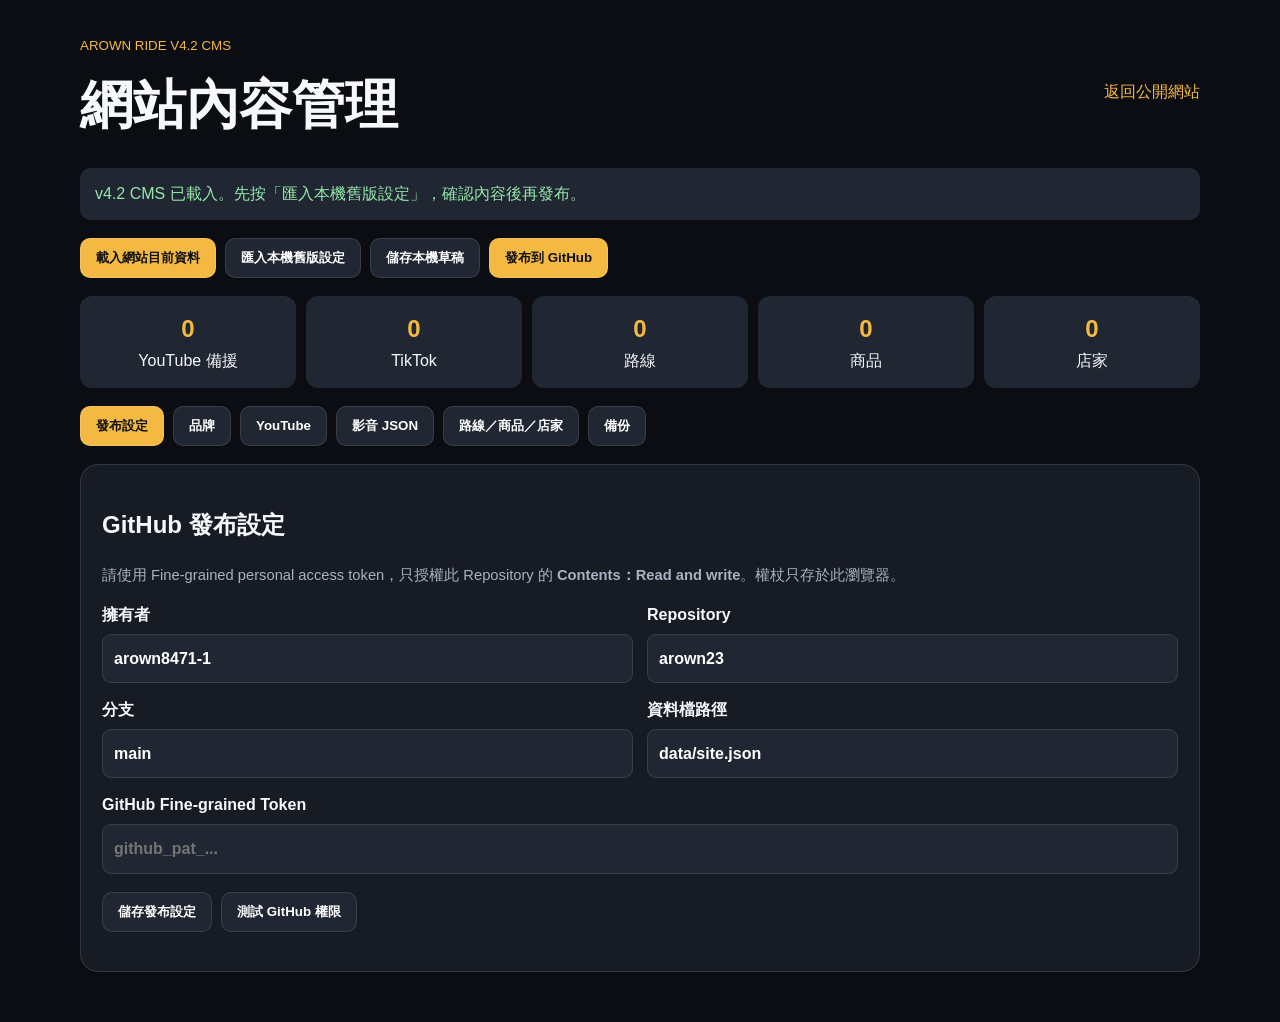
==== commit 4a5fbfe5: "Upgrade admin to v4.2 GitHub JSON CMS" ====
--- a/admin.html
+++ b/admin.html
@@ -1 +1 @@
-<!doctype html><html lang="zh-Hant"><head><meta charset="utf-8"><meta name="viewport" content="width=device-width,initial-scale=1"><title>Arown Ride v4.0 後台</title><style>*{box-sizing:border-box}:root{--bg:#0b0d12;--card:#171b24;--card2:#202632;--line:#ffffff1d;--text:#f7f8fb;--muted:#aab1c0;--accent:#f4b942}body{margin:0;background:var(--bg);color:var(--text);font-family:Arial,"Microsoft JhengHei",sans-serif;line-height:1.6}.wrap{width:min(1120px,calc(100% - 28px));margin:auto;padding:34px 0}.top{display:flex;justify-content:space-between;align-items:center}.top a{color:var(--accent);text-decoration:none}h1{font-size:clamp(2rem,5vw,3.5rem);margin:7px 0}.status{padding:12px 14px;background:var(--card2);border-radius:11px;color:var(--muted);margin:16px 0}.tabs{display:flex;gap:8px;flex-wrap:wrap;margin:20px 0}.tabs button{padding:10px 14px;border:1px solid var(--line);border-radius:10px;background:var(--card2);color:white;cursor:pointer}.tabs button.active{background:var(--accent);color:#111}.tab{display:none}.tab.active{display:block}.panel{background:var(--card);border:1px solid var(--line);border-radius:18px;padding:21px;margin-bottom:18px}.form{display:grid;grid-template-columns:1fr 1fr;gap:14px}.full{grid-column:1/-1}label{font-weight:700}input,textarea,select{width:100%;margin-top:6px;padding:11px;border-radius:9px;border:1px solid var(--line);background:var(--card2);color:white;font:inherit}textarea{min-height:105px}.actions{display:flex;gap:9px;flex-wrap:wrap;margin-top:14px}.btn{padding:10px 15px;border:1px solid var(--line);border-radius:10px;background:var(--accent);color:#111;font-weight:800;cursor:pointer}.secondary{background:var(--card2);color:white}.danger{background:#a93648;color:white}.list{display:grid;gap:10px}.item{display:grid;grid-template-columns:1fr auto;gap:12px;align-items:center;padding:14px;border:1px solid var(--line);background:var(--card);border-radius:12px}.item small{color:var(--muted)}.preview{max-width:340px;max-height:220px;border-radius:12px;margin-top:12px;display:none}.hint{color:var(--muted);font-size:.92rem}.ok{color:#96e8aa}.bad{color:#ff9dab}@media(max-width:720px){.form{grid-template-columns:1fr}.full{grid-column:auto}.item{grid-template-columns:1fr}}</style></head><body><main class="wrap"><div class="top"><div><small style="color:#f4b942">AROWN RIDE V4.0</small><h1>網站管理後台</h1></div><a href="index.html?v=4.0">返回前台</a></div><div id="status" class="status">後台載入中…</div><div class="tabs"><button class="active" data-tab="youtube">YouTube</button><button data-tab="tiktok">TikTok</button><button data-tab="brand">品牌</button><button data-tab="images">圖片</button><button data-tab="routes">路線</button><button data-tab="products">商品</button><button data-tab="stores">店家</button><button data-tab="firebase">Firebase</button><button data-tab="backup">備份</button></div><section id="tab-youtube" class="tab active"><div class="panel"><h2>YouTube</h2><div class="form"><label class="full">API Key<input id="ytKey" type="password"></label><label>Channel ID<input id="ytChannel"></label><label>顯示數量<select id="ytMax"><option>6</option><option>9</option><option>12</option><option>15</option></select></label><label>頻道網址<input id="ytUrl"></label></div><div class="actions"><button class="btn" id="saveYoutube">儲存</button><button class="btn secondary" id="testYoutube">測試連線</button></div></div></section><section id="tab-tiktok" class="tab"><div class="panel"><h2>TikTok 影片</h2><input id="ttIndex" type="hidden"><div class="form"><label>標題<input id="ttTitle"></label><label class="full">完整影片網址<input id="ttUrl" placeholder="https://www.tiktok.com/@帳號/video/123..."></label><label>解析影片 ID<input id="ttId" readonly></label><label class="full">說明<textarea id="ttDescription"></textarea></label></div><div class="actions"><button class="btn" id="saveTikTok">新增／更新</button><button class="btn secondary" id="clearTikTok">清除</button></div></div><div id="ttList" class="list"></div></section><section id="tab-brand" class="tab"><div class="panel"><h2>品牌資料</h2><div class="form"><label>網站名稱<input id="siteName"></label><label>首頁標題<input id="heroTitle"></label><label class="full">首頁副標題<input id="heroSubtitle"></label><label class="full">首頁圖片網址<input id="heroImage"></label><label class="full">關於我<textarea id="about"></textarea></label><label>Email<input id="email"></label><label>LINE<input id="line"></label><label>YouTube<input id="youtube"></label><label>TikTok<input id="tiktok"></label></div><button class="btn" id="saveBrand">儲存品牌資料</button></div></section><section id="tab-images" class="tab"><div class="panel"><h2>圖片管理</h2><p class="hint">未設定 Firebase 時，可先選擇圖片產生本機 Data URL；資料只存在目前瀏覽器。設定 Firebase Storage 後，可上傳成公開網址。</p><label>選擇圖片<input id="imageFile" type="file" accept="image/*"></label><img id="preview" class="preview" alt="預覽"><div class="actions"><button class="btn" id="useHeroLocal">套用為首頁圖片</button><button class="btn secondary" id="fillProductLocal">填入商品圖片</button><button class="btn secondary" id="fillRouteLocal">填入路線圖片</button><button class="btn" id="uploadFirebase">上傳 Firebase Storage</button></div></div></section><section id="tab-routes" class="tab"><div class="panel"><h2>騎乘路線</h2><input id="routeIndex" type="hidden"><div class="form"><label>名稱<input id="routeName"></label><label>地區<input id="routeRegion"></label><label>難度<select id="routeDifficulty"><option>輕鬆</option><option>適中</option><option>挑戰</option></select></label><label>里程／時間<input id="routeDistance"></label><label class="full">圖片網址<input id="routeImage"></label><label class="full">說明<textarea id="routeDescription"></textarea></label><label class="full">連結<input id="routeUrl"></label></div><div class="actions"><button class="btn" id="saveRoute">新增／更新</button><button class="btn secondary" id="clearRoute">清除</button></div></div><div id="routeList" class="list"></div></section><section id="tab-products" class="tab"><div class="panel"><h2>商品推薦</h2><input id="productIndex" type="hidden"><div class="form"><label>名稱<input id="productName"></label><label>價格<input id="productPrice"></label><label>分類<input id="productCategory"></label><label>標籤<input id="productBadge"></label><label class="full">圖片網址<input id="productImage"></label><label class="full">說明<textarea id="productDescription"></textarea></label><label class="full">購買連結<input id="productUrl"></label></div><div class="actions"><button class="btn" id="saveProduct">新增／更新</button><button class="btn secondary" id="clearProduct">清除</button></div></div><div id="productList" class="list"></div></section><section id="tab-stores" class="tab"><div class="panel"><h2>合作店家</h2><input id="storeIndex" type="hidden"><div class="form"><label>名稱<input id="storeName"></label><label>類型<input id="storeType"></label><label>地區<input id="storeRegion"></label><label>簡介<input id="storeDescription"></label><label class="full">網址<input id="storeUrl"></label></div><div class="actions"><button class="btn" id="saveStore">新增／更新</button><button class="btn secondary" id="clearStore">清除</button></div></div><div id="storeList" class="list"></div></section><section id="tab-firebase" class="tab"><div class="panel"><h2>Firebase</h2><p class="hint">請貼入 Firebase Web App 的真實 firebaseConfig JSON。範例文字不能直接使用。</p><label><input id="firebaseEnabled" type="checkbox" style="width:auto"> 啟用 Firebase</label><label class="full">Firebase Config JSON<textarea id="firebaseConfig" placeholder='{"apiKey":"...","authDomain":"...","projectId":"...","storageBucket":"...","appId":"..."}'></textarea></label><div class="actions"><button class="btn" id="saveFirebase">儲存設定</button><button class="btn secondary" id="testFirebase">測試 Firestore</button><button class="btn secondary" id="pushCloud">上傳目前資料到雲端</button></div></div></section><section id="tab-backup" class="tab"><div class="panel"><h2>備份與還原</h2><div class="actions"><button class="btn" id="exportData">下載 JSON</button><label class="btn secondary">匯入 JSON<input id="importFile" type="file" accept=".json" hidden></label><button class="btn danger" id="resetData">恢復預設</button></div></div></section></main><script>(function(){'use strict';const KEY='arownV3Data',FBKEY='arownV4Firebase';const DEF={site:{name:'Arown Chen 重機騎旅',heroTitle:'騎著重機，記錄每一段旅程',heroSubtitle:'分享道路風景、騎乘路線、旅途故事與騎士用品。',heroImage:'assets/hero-ride.svg',about:'喜歡騎著重機在地面飛行的感覺。',contacts:{email:'',line:'',youtube:'https://www.youtube.com/@arown23',tiktok:''}},youtube:{apiKey:'',channelId:'UCETa15xIkxXXhT22Tp2APPw',channelUrl:'https://www.youtube.com/@arown23',maxResults:9},manualVideos:[],tiktokVideos:[],routes:[],products:[],stores:[]};const $=id=>document.getElementById(id),clone=v=>JSON.parse(JSON.stringify(v));let data,localImage='';function load(){try{return Object.assign(clone(DEF),JSON.parse(localStorage.getItem(KEY)||'{}'))}catch{return clone(DEF)}}function save(text){localStorage.setItem(KEY,JSON.stringify(data));render();show(text||'已儲存')}function show(t,ok=true){$('status').textContent=t;$('status').className='status '+(ok?'ok':'bad')}function ttId(u){const m=String(u||'').match(/\/video\/(\d+)/);return m?m[1]:''}function clear(ids){ids.forEach(id=>$(id).value='')}function tabs(){document.querySelectorAll('[data-tab]').forEach(b=>b.onclick=()=>{document.querySelectorAll('[data-tab]').forEach(x=>x.classList.remove('active'));document.querySelectorAll('.tab').forEach(x=>x.classList.remove('active'));b.classList.add('active');$('tab-'+b.dataset.tab).classList.add('active')})}function fill(){const s=data.site||DEF.site,c=s.contacts||{},y=data.youtube||DEF.youtube,f=getFB();$('siteName').value=s.name||'';$('heroTitle').value=s.heroTitle||'';$('heroSubtitle').value=s.heroSubtitle||'';$('heroImage').value=s.heroImage||'';$('about').value=s.about||'';$('email').value=c.email||'';$('line').value=c.line||'';$('youtube').value=c.youtube||'';$('tiktok').value=c.tiktok||'';$('ytKey').value=y.apiKey||'';$('ytChannel').value=y.channelId||'';$('ytMax').value=y.maxResults||9;$('ytUrl').value=y.channelUrl||'';$('firebaseEnabled').checked=!!f?.enabled;$('firebaseConfig').value=f?.config?JSON.stringify(f.config,null,2):''}function itemList(id,arr,label,type){$(id).innerHTML=(arr||[]).map((x,i)=>'<div class="item"><div><strong>'+label(x)+'</strong></div><div class="actions"><button class="btn secondary" data-edit="'+type+'" data-i="'+i+'">編輯</button><button class="btn danger" data-del="'+type+'" data-i="'+i+'">刪除</button></div></div>').join('')||'<div class="panel">尚無資料</div>'}function render(){data.tiktokVideos=Array.isArray(data.tiktokVideos)?data.tiktokVideos:[];data.routes=Array.isArray(data.routes)?data.routes:[];data.products=Array.isArray(data.products)?data.products:[];data.stores=Array.isArray(data.stores)?data.stores:[];fill();itemList('ttList',data.tiktokVideos,x=>(x.title||'TikTok')+'｜'+(x.videoId||ttId(x.url)||''),'tt');itemList('routeList',data.routes,x=>x.name+'｜'+x.region,'route');itemList('productList',data.products,x=>x.name+'｜'+x.price,'product');itemList('storeList',data.stores,x=>x.name+'｜'+x.region,'store');bindItems()}function bindItems(){document.querySelectorAll('[data-del]').forEach(b=>b.onclick=()=>{const map={tt:'tiktokVideos',route:'routes',product:'products',store:'stores'},k=map[b.dataset.del];if(confirm('確定刪除？')){data[k].splice(+b.dataset.i,1);save('已刪除')}});document.querySelectorAll('[data-edit]').forEach(b=>b.onclick=()=>edit(b.dataset.edit,+b.dataset.i))}function edit(t,i){const x=t==='tt'?data.tiktokVideos[i]:t==='route'?data.routes[i]:t==='product'?data.products[i]:data.stores[i];if(t==='tt'){$('ttIndex').value=i;$('ttTitle').value=x.title||'';$('ttUrl').value=x.url||'';$('ttId').value=x.videoId||ttId(x.url);$('ttDescription').value=x.description||''}if(t==='route'){$('routeIndex').value=i;$('routeName').value=x.name||'';$('routeRegion').value=x.region||'';$('routeDifficulty').value=x.difficulty||'輕鬆';$('routeDistance').value=x.distance||'';$('routeImage').value=x.image||'';$('routeDescription').value=x.description||'';$('routeUrl').value=x.url||''}if(t==='product'){$('productIndex').value=i;$('productName').value=x.name||'';$('productPrice').value=x.price||'';$('productCategory').value=x.category||'';$('productBadge').value=x.badge||'';$('productImage').value=x.image||'';$('productDescription').value=x.description||'';$('productUrl').value=x.url||''}if(t==='store'){$('storeIndex').value=i;$('storeName').value=x.name||'';$('storeType').value=x.type||'';$('storeRegion').value=x.region||'';$('storeDescription').value=x.description||'';$('storeUrl').value=x.url||''}}function getFB(){try{return JSON.parse(localStorage.getItem(FBKEY)||'null')}catch{return null}}function fbConfig(){const f=getFB();if(!f?.enabled||!f.config?.projectId)throw Error('尚未啟用 Firebase 或設定不完整');return f.config}async function pushFirestore(){const c=fbConfig(),url='https://firestore.googleapis.com/v1/projects/'+c.projectId+'/databases/(default)/documents/site/content?updateMask.fieldPaths=payload';const body={fields:{payload:{stringValue:JSON.stringify(data)}}};const r=await fetch(url,{method:'PATCH',headers:{'Content-Type':'application/json'},body:JSON.stringify(body)});if(!r.ok)throw Error(await r.text());return true}async function uploadStorage(file){const c=fbConfig();if(!c.storageBucket)throw Error('storageBucket 未設定');const name=Date.now()+'-'+file.name.replace(/[^a-zA-Z0-9._-]/g,'_');const url='https://firebasestorage.googleapis.com/v0/b/'+encodeURIComponent(c.storageBucket)+'/o?uploadType=media&name='+encodeURIComponent('uploads/'+name);const r=await fetch(url,{method:'POST',headers:{'Content-Type':file.type||'application/octet-stream'},body:file});if(!r.ok)throw Error(await r.text());const j=await r.json();const token=(j.downloadTokens||'').split(',')[0];return 'https://firebasestorage.googleapis.com/v0/b/'+encodeURIComponent(c.storageBucket)+'/o/'+encodeURIComponent(j.name)+'?alt=media'+(token?'&token='+token:'')}tabs();data=load();render();show('v4.0 後台已載入，可開始設定');$('ttUrl').oninput=()=>{$('ttId').value=ttId($('ttUrl').value)};$('saveYoutube').onclick=()=>{data.youtube={apiKey:$('ytKey').value.trim(),channelId:$('ytChannel').value.trim(),maxResults:+$('ytMax').value,channelUrl:$('ytUrl').value.trim()};save('YouTube 設定已儲存')};$('testYoutube').onclick=async()=>{show('YouTube 測試中…');try{const r=await fetch('https://www.googleapis.com/youtube/v3/channels?part=snippet&id='+encodeURIComponent($('ytChannel').value.trim())+'&key='+encodeURIComponent($('ytKey').value.trim())),j=await r.json();if(!r.ok)throw Error(j?.error?.message||r.status);show('連線成功：'+(j.items?.[0]?.snippet?.title||'頻道已找到'))}catch(e){show('YouTube 測試失敗：'+e.message,false)}};$('saveBrand').onclick=()=>{data.site={name:$('siteName').value,heroTitle:$('heroTitle').value,heroSubtitle:$('heroSubtitle').value,heroImage:$('heroImage').value,about:$('about').value,contacts:{email:$('email').value,line:$('line').value,youtube:$('youtube').value,tiktok:$('tiktok').value}};save('品牌資料已儲存')};$('clearTikTok').onclick=()=>clear(['ttIndex','ttTitle','ttUrl','ttId','ttDescription']);$('saveTikTok').onclick=()=>{const id=ttId($('ttUrl').value),i=$('ttIndex').value;if(!id)return show('無法解析 TikTok 影片 ID',false);const x={title:$('ttTitle').value||'TikTok 影片',url:$('ttUrl').value,videoId:id,description:$('ttDescription').value};i===''?data.tiktokVideos.push(x):data.tiktokVideos[+i]=x;$('clearTikTok').click();save('TikTok 已儲存')};$('clearRoute').onclick=()=>clear(['routeIndex','routeName','routeRegion','routeDistance','routeImage','routeDescription','routeUrl']);$('saveRoute').onclick=()=>{const i=$('routeIndex').value,x={name:$('routeName').value,region:$('routeRegion').value,difficulty:$('routeDifficulty').value,distance:$('routeDistance').value,image:$('routeImage').value,description:$('routeDescription').value,url:$('routeUrl').value};i===''?data.routes.push(x):data.routes[+i]=x;$('clearRoute').click();save('路線已儲存')};$('clearProduct').onclick=()=>clear(['productIndex','productName','productPrice','productCategory','productBadge','productImage','productDescription','productUrl']);$('saveProduct').onclick=()=>{const i=$('productIndex').value,x={name:$('productName').value,price:$('productPrice').value,category:$('productCategory').value,badge:$('productBadge').value,image:$('productImage').value,description:$('productDescription').value,url:$('productUrl').value};i===''?data.products.push(x):data.products[+i]=x;$('clearProduct').click();save('商品已儲存')};$('clearStore').onclick=()=>clear(['storeIndex','storeName','storeType','storeRegion','storeDescription','storeUrl']);$('saveStore').onclick=()=>{const i=$('storeIndex').value,x={name:$('storeName').value,type:$('storeType').value,region:$('storeRegion').value,description:$('storeDescription').value,url:$('storeUrl').value};i===''?data.stores.push(x):data.stores[+i]=x;$('clearStore').click();save('店家已儲存')};$('imageFile').onchange=e=>{const f=e.target.files[0];if(!f)return;const r=new FileReader();r.onload=()=>{localImage=r.result;$('preview').src=localImage;$('preview').style.display='block';show('圖片已載入，可套用或上傳')};r.readAsDataURL(f)};$('useHeroLocal').onclick=()=>{if(!localImage)return show('請先選擇圖片',false);data.site.heroImage=localImage;save('首頁圖片已套用到目前瀏覽器')};$('fillProductLocal').onclick=()=>{if(!localImage)return show('請先選擇圖片',false);$('productImage').value=localImage;show('已填入商品圖片欄位')};$('fillRouteLocal').onclick=()=>{if(!localImage)return show('請先選擇圖片',false);$('routeImage').value=localImage;show('已填入路線圖片欄位')};$('uploadFirebase').onclick=async()=>{const f=$('imageFile').files[0];if(!f)return show('請先選擇圖片',false);try{show('圖片上傳中…');const u=await uploadStorage(f);localImage=u;$('heroImage').value=u;show('Firebase Storage 上傳成功，網址已填入首頁圖片欄位')}catch(e){show('上傳失敗：'+e.message,false)}};$('saveFirebase').onclick=()=>{try{const config=JSON.parse($('firebaseConfig').value);localStorage.setItem(FBKEY,JSON.stringify({enabled:$('firebaseEnabled').checked,config}));show('Firebase 設定已儲存')}catch(e){show('Firebase Config 必須是有效 JSON',false)}};$('testFirebase').onclick=async()=>{try{const c=fbConfig(),u='https://firestore.googleapis.com/v1/projects/'+c.projectId+'/databases/(default)/documents/site/content';const r=await fetch(u);if(r.status!==200&&r.status!==404)throw Error(await r.text());show('Firestore 連線成功')}catch(e){show('Firestore 測試失敗：'+e.message,false)}};$('pushCloud').onclick=async()=>{try{show('上傳雲端中…');await pushFirestore();show('目前資料已上傳 Firestore')}catch(e){show('雲端上傳失敗：'+e.message,false)}};$('exportData').onclick=()=>{const b=new Blob([JSON.stringify(data,null,2)],{type:'application/json'}),a=document.createElement('a');a.href=URL.createObjectURL(b);a.download='arown-ride-v4-backup.json';a.click();URL.revokeObjectURL(a.href)};$('importFile').onchange=e=>{const f=e.target.files[0];if(!f)return;const r=new FileReader();r.onload=()=>{try{data=JSON.parse(r.result);save('備份已匯入')}catch{show('JSON 格式錯誤',false)}};r.readAsText(f)};$('resetData').onclick=()=>{if(confirm('恢復預設資料？')){data=clone(DEF);save('已恢復預設資料')}}})();</script></body></html>+<!doctype html><html lang="zh-Hant"><head><meta charset="utf-8"><meta name="viewport" content="width=device-width,initial-scale=1"><title>Arown Ride v4.2 CMS</title><style>*{box-sizing:border-box}:root{--bg:#0b0d12;--card:#171b24;--card2:#202632;--line:#ffffff1d;--text:#f7f8fb;--muted:#aab1c0;--accent:#f4b942}body{margin:0;background:var(--bg);color:var(--text);font-family:Arial,"Microsoft JhengHei",sans-serif;line-height:1.6}.wrap{width:min(1120px,calc(100% - 28px));margin:auto;padding:32px 0}.top{display:flex;justify-content:space-between;align-items:center;gap:15px}.top a{color:var(--accent);text-decoration:none}h1{font-size:clamp(2rem,5vw,3.3rem);margin:5px 0}.status{padding:13px 15px;background:var(--card2);border-radius:11px;color:var(--muted);margin:16px 0;white-space:pre-wrap}.ok{color:#96e8aa}.bad{color:#ff9dab}.tabs,.actions{display:flex;gap:9px;flex-wrap:wrap;margin:18px 0}.tabs button,.btn{padding:10px 15px;border:1px solid var(--line);border-radius:10px;background:var(--card2);color:white;font-weight:700;cursor:pointer}.tabs button.active,.btn.primary{background:var(--accent);color:#111}.btn.danger{background:#a93648}.tab{display:none}.tab.active{display:block}.panel{background:var(--card);border:1px solid var(--line);border-radius:18px;padding:21px;margin-bottom:18px}.form{display:grid;grid-template-columns:1fr 1fr;gap:14px}.full{grid-column:1/-1}label{font-weight:700}input,textarea,select{width:100%;margin-top:6px;padding:11px;border-radius:9px;border:1px solid var(--line);background:var(--card2);color:white;font:inherit}textarea{min-height:140px;font-family:ui-monospace,Consolas,monospace}.json{min-height:360px}.hint{color:var(--muted);font-size:.92rem}.summary{display:grid;grid-template-columns:repeat(5,1fr);gap:10px}.summary div{padding:14px;background:var(--card2);border-radius:12px;text-align:center}.summary strong{display:block;font-size:1.5rem;color:var(--accent)}code{background:var(--card2);padding:2px 6px;border-radius:6px}@media(max-width:760px){.form,.summary{grid-template-columns:1fr}.full{grid-column:auto}.top{align-items:flex-start;flex-direction:column}}</style></head><body><main class="wrap"><div class="top"><div><small style="color:#f4b942">AROWN RIDE V4.2 CMS</small><h1>網站內容管理</h1></div><a href="index.html?v=4.2">返回公開網站</a></div><div id="status" class="status">CMS 載入中…</div><div class="actions"><button id="loadPublic" class="btn primary">載入網站目前資料</button><button id="importLegacy" class="btn">匯入本機舊版設定</button><button id="saveDraft" class="btn">儲存本機草稿</button><button id="publish" class="btn primary">發布到 GitHub</button></div><div class="summary"><div><strong id="sumYt">0</strong>YouTube 備援</div><div><strong id="sumTt">0</strong>TikTok</div><div><strong id="sumRoutes">0</strong>路線</div><div><strong id="sumProducts">0</strong>商品</div><div><strong id="sumStores">0</strong>店家</div></div><div class="tabs"><button class="active" data-tab="github">發布設定</button><button data-tab="brand">品牌</button><button data-tab="youtube">YouTube</button><button data-tab="videos">影音 JSON</button><button data-tab="business">路線／商品／店家</button><button data-tab="backup">備份</button></div><section id="tab-github" class="tab active"><div class="panel"><h2>GitHub 發布設定</h2><p class="hint">請使用 Fine-grained personal access token，只授權此 Repository 的 <b>Contents：Read and write</b>。權杖只存於此瀏覽器。</p><div class="form"><label>擁有者<input id="owner" value="arown8471-1"></label><label>Repository<input id="repo" value="arown23"></label><label>分支<input id="branch" value="main"></label><label>資料檔路徑<input id="path" value="data/site.json"></label><label class="full">GitHub Fine-grained Token<input id="token" type="password" placeholder="github_pat_..."></label></div><div class="actions"><button id="saveGitHub" class="btn">儲存發布設定</button><button id="testGitHub" class="btn">測試 GitHub 權限</button></div></div></section><section id="tab-brand" class="tab"><div class="panel"><h2>品牌資料</h2><div class="form"><label>網站名稱<input id="siteName"></label><label>首頁標題<input id="heroTitle"></label><label class="full">首頁副標題<input id="heroSubtitle"></label><label class="full">首頁圖片網址<input id="heroImage"></label><label class="full">關於我<textarea id="about"></textarea></label><label>Email<input id="email"></label><label>LINE<input id="line"></label><label>YouTube 頻道<input id="youtubeContact"></label><label>TikTok 帳號<input id="tiktokContact"></label></div><button id="applyBrand" class="btn primary">套用品牌資料</button></div></section><section id="tab-youtube" class="tab"><div class="panel"><h2>YouTube 自動更新</h2><div class="form"><label class="full">YouTube API Key<input id="ytKey" type="password"></label><label>Channel ID<input id="ytChannel"></label><label>顯示數量<select id="ytMax"><option>6</option><option>9</option><option>12</option><option>15</option></select></label><label class="full">頻道網址<input id="ytUrl"></label></div><button id="applyYoutube" class="btn primary">套用 YouTube 設定</button></div></section><section id="tab-videos" class="tab"><div class="panel"><h2>影音資料</h2><p class="hint">陣列格式。YouTube 備援項目使用 <code>{"title":"標題","url":"完整網址"}</code>；TikTok 使用 <code>{"title":"標題","url":"完整網址","description":"說明"}</code>。</p><label>YouTube 手動備援影片<textarea id="manualVideos" class="json"></textarea></label><label>TikTok 影片<textarea id="tiktokVideos" class="json"></textarea></label><button id="applyVideos" class="btn primary">驗證並套用影音資料</button></div></section><section id="tab-business" class="tab"><div class="panel"><h2>路線、商品與店家</h2><p class="hint">圖片請使用 GitHub 中的路徑，例如 <code>assets/images/hero.jpg</code>，不可使用 <code>data:image/...</code>。</p><label>騎乘路線<textarea id="routes" class="json"></textarea></label><label>商品推薦<textarea id="products" class="json"></textarea></label><label>合作店家<textarea id="stores" class="json"></textarea></label><button id="applyBusiness" class="btn primary">驗證並套用商務資料</button></div></section><section id="tab-backup" class="tab"><div class="panel"><h2>備份與還原</h2><div class="actions"><button id="download" class="btn primary">下載完整 JSON</button><label class="btn">匯入 JSON<input id="file" type="file" accept=".json" hidden></label><button id="reset" class="btn danger">恢復空白範本</button></div><label>完整資料預覽<textarea id="fullJson" class="json"></textarea></label><button id="applyFull" class="btn">從完整 JSON 套用</button></div></section></main><script>(()=>{'use strict';const DATA_URL='data/site.json',DRAFT='arownV42Draft',GH='arownV42GitHub',LEGACY=['arownV3Data','arownV4Data'];const DEF={version:'4.2.0',updatedAt:'',site:{name:'Arown Chen 重機騎旅',heroTitle:'騎著重機，記錄每一段旅程',heroSubtitle:'分享道路風景、騎乘路線、旅途故事與騎士用品。',heroImage:'assets/hero-ride.svg',about:'喜歡騎著重機在地面飛行的感覺。',contacts:{email:'',line:'',youtube:'https://www.youtube.com/@arown23',tiktok:''}},youtube:{apiKey:'',channelId:'UCETa15xIkxXXhT22Tp2APPw',channelUrl:'https://www.youtube.com/@arown23',maxResults:9},manualVideos:[],tiktokVideos:[],routes:[],products:[],stores:[]};const $=id=>document.getElementById(id),clone=x=>JSON.parse(JSON.stringify(x));let data=clone(DEF);function show(t,ok=true){$('status').textContent=t;$('status').className='status '+(ok?'ok':'bad')}function parse(id){const x=JSON.parse($(id).value||'[]');if(!Array.isArray(x))throw Error(id+' 必須是陣列');return x}function noDataUrl(x){if(JSON.stringify(x).includes('data:image/'))throw Error('偵測到 data:image 圖片本體，請改用 GitHub 圖片路徑或公開網址')}function normalize(x){const y=Object.assign(clone(DEF),x||{});y.site=Object.assign(clone(DEF.site),x?.site||{});y.site.contacts=Object.assign(clone(DEF.site.contacts),x?.site?.contacts||{});y.youtube=Object.assign(clone(DEF.youtube),x?.youtube||{});['manualVideos','tiktokVideos','routes','products','stores'].forEach(k=>y[k]=Array.isArray(x?.[k])?x[k]:[]);return y}function render(){const s=data.site,c=s.contacts,y=data.youtube;$('siteName').value=s.name||'';$('heroTitle').value=s.heroTitle||'';$('heroSubtitle').value=s.heroSubtitle||'';$('heroImage').value=s.heroImage||'';$('about').value=s.about||'';$('email').value=c.email||'';$('line').value=c.line||'';$('youtubeContact').value=c.youtube||'';$('tiktokContact').value=c.tiktok||'';$('ytKey').value=y.apiKey||'';$('ytChannel').value=y.channelId||'';$('ytMax').value=y.maxResults||9;$('ytUrl').value=y.channelUrl||'';['manualVideos','tiktokVideos','routes','products','stores'].forEach(k=>$(k).value=JSON.stringify(data[k],null,2));$('fullJson').value=JSON.stringify(data,null,2);$('sumYt').textContent=data.manualVideos.length;$('sumTt').textContent=data.tiktokVideos.length;$('sumRoutes').textContent=data.routes.length;$('sumProducts').textContent=data.products.length;$('sumStores').textContent=data.stores.length}function saveDraft(t='本機草稿已儲存'){localStorage.setItem(DRAFT,JSON.stringify(data));render();show(t)}document.querySelectorAll('[data-tab]').forEach(b=>b.onclick=()=>{document.querySelectorAll('[data-tab],.tab').forEach(x=>x.classList.remove('active'));b.classList.add('active');$('tab-'+b.dataset.tab).classList.add('active')});$('loadPublic').onclick=async()=>{try{const r=await fetch(DATA_URL+'?ts='+Date.now(),{cache:'no-store'});if(!r.ok)throw Error('HTTP '+r.status);data=normalize(await r.json());saveDraft('已載入網站目前公開資料')}catch(e){show('載入失敗：'+e.message,false)}};$('importLegacy').onclick=()=>{for(const k of LEGACY){try{const x=JSON.parse(localStorage.getItem(k)||'null');if(x){data=normalize(x);saveDraft('已從 '+k+' 匯入舊版設定；請檢查後再發布');return}}catch{}}show('這個瀏覽器找不到舊版設定。請在原本有內容的電腦／Chrome 視窗操作。',false)};$('saveDraft').onclick=()=>saveDraft();$('applyBrand').onclick=()=>{data.site={name:$('siteName').value,heroTitle:$('heroTitle').value,heroSubtitle:$('heroSubtitle').value,heroImage:$('heroImage').value,about:$('about').value,contacts:{email:$('email').value,line:$('line').value,youtube:$('youtubeContact').value,tiktok:$('tiktokContact').value}};saveDraft('品牌資料已套用')};$('applyYoutube').onclick=()=>{data.youtube={apiKey:$('ytKey').value.trim(),channelId:$('ytChannel').value.trim(),maxResults:+$('ytMax').value,channelUrl:$('ytUrl').value.trim()};saveDraft('YouTube 設定已套用')};$('applyVideos').onclick=()=>{try{data.manualVideos=parse('manualVideos');data.tiktokVideos=parse('tiktokVideos');saveDraft('影音資料已套用')}catch(e){show('格式錯誤：'+e.message,false)}};$('applyBusiness').onclick=()=>{try{data.routes=parse('routes');data.products=parse('products');data.stores=parse('stores');noDataUrl(data);saveDraft('路線、商品與店家資料已套用')}catch(e){show('格式錯誤：'+e.message,false)}};$('applyFull').onclick=()=>{try{data=normalize(JSON.parse($('fullJson').value));noDataUrl(data);saveDraft('完整 JSON 已套用')}catch(e){show('JSON 錯誤：'+e.message,false)}};function gh(){return {owner:$('owner').value.trim(),repo:$('repo').value.trim(),branch:$('branch').value.trim(),path:$('path').value.trim(),token:$('token').value.trim()}}function fillGh(){try{const g=JSON.parse(localStorage.getItem(GH)||'{}');['owner','repo','branch','path','token'].forEach(k=>{if(g[k])$(k).value=g[k]})}catch{}}$('saveGitHub').onclick=()=>{localStorage.setItem(GH,JSON.stringify(gh()));show('GitHub 發布設定已存於此瀏覽器')};async function api(g,url,opt={}){const r=await fetch(url,{...opt,headers:{Accept:'application/vnd.github+json',Authorization:'Bearer '+g.token,'X-GitHub-Api-Version':'2022-11-28',...(opt.headers||{})}});const text=await r.text();let j;try{j=JSON.parse(text)}catch{j=text}if(!r.ok)throw Error((j&&j.message)||text||r.status);return j}$('testGitHub').onclick=async()=>{const g=gh();try{if(!g.token)throw Error('尚未輸入 Token');const j=await api(g,'https://api.github.com/repos/'+g.owner+'/'+g.repo);show('GitHub 連線成功：'+j.full_name)}catch(e){show('GitHub 測試失敗：'+e.message,false)}};function b64Unicode(str){const bytes=new TextEncoder().encode(str);let s='';bytes.forEach(b=>s+=String.fromCharCode(b));return btoa(s)}$('publish').onclick=async()=>{const g=gh();try{if(!g.token)throw Error('請先輸入 GitHub Token');noDataUrl(data);data.version='4.2.0';data.updatedAt=new Date().toISOString();const raw=JSON.stringify(data,null,2),size=new Blob([raw]).size;if(size>900000)throw Error('資料過大（'+Math.round(size/1024)+' KB），請移除 Base64 圖片或過多內容');show('正在發布到 GitHub…');let sha='';try{const f=await api(g,'https://api.github.com/repos/'+g.owner+'/'+g.repo+'/contents/'+g.path+'?ref='+encodeURIComponent(g.branch));sha=f.sha||''}catch(e){if(!String(e.message).includes('Not Found'))throw e}const body={message:'Publish Arown Ride CMS content '+new Date().toLocaleString('zh-TW'),content:b64Unicode(raw),branch:g.branch};if(sha)body.sha=sha;const j=await api(g,'https://api.github.com/repos/'+g.owner+'/'+g.repo+'/contents/'+g.path,{method:'PUT',headers:{'Content-Type':'application/json'},body:JSON.stringify(body)});localStorage.setItem(GH,JSON.stringify(g));saveDraft('發布成功！Commit：'+j.commit.sha+'\nGitHub Pages 通常在 1–3 分鐘內更新，手機重新整理後會看到相同內容。')}catch(e){show('發布失敗：'+e.message,false)}};$('download').onclick=()=>{const b=new Blob([JSON.stringify(data,null,2)],{type:'application/json'}),a=document.createElement('a');a.href=URL.createObjectURL(b);a.download='arown-ride-v42-site.json';a.click();URL.revokeObjectURL(a.href)};$('file').onchange=e=>{const f=e.target.files[0];if(!f)return;const r=new FileReader();r.onload=()=>{try{data=normalize(JSON.parse(r.result));noDataUrl(data);saveDraft('備份已匯入')}catch(err){show('匯入失敗：'+err.message,false)}};r.readAsText(f)};$('reset').onclick=()=>{if(confirm('確定恢復空白範本？')){data=clone(DEF);saveDraft('已恢復空白範本')}};fillGh();try{const x=JSON.parse(localStorage.getItem(DRAFT)||'null');if(x)data=normalize(x)}catch{}render();show('v4.2 CMS 已載入。先按「匯入本機舊版設定」，確認內容後再發布。')})();</script></body></html>
